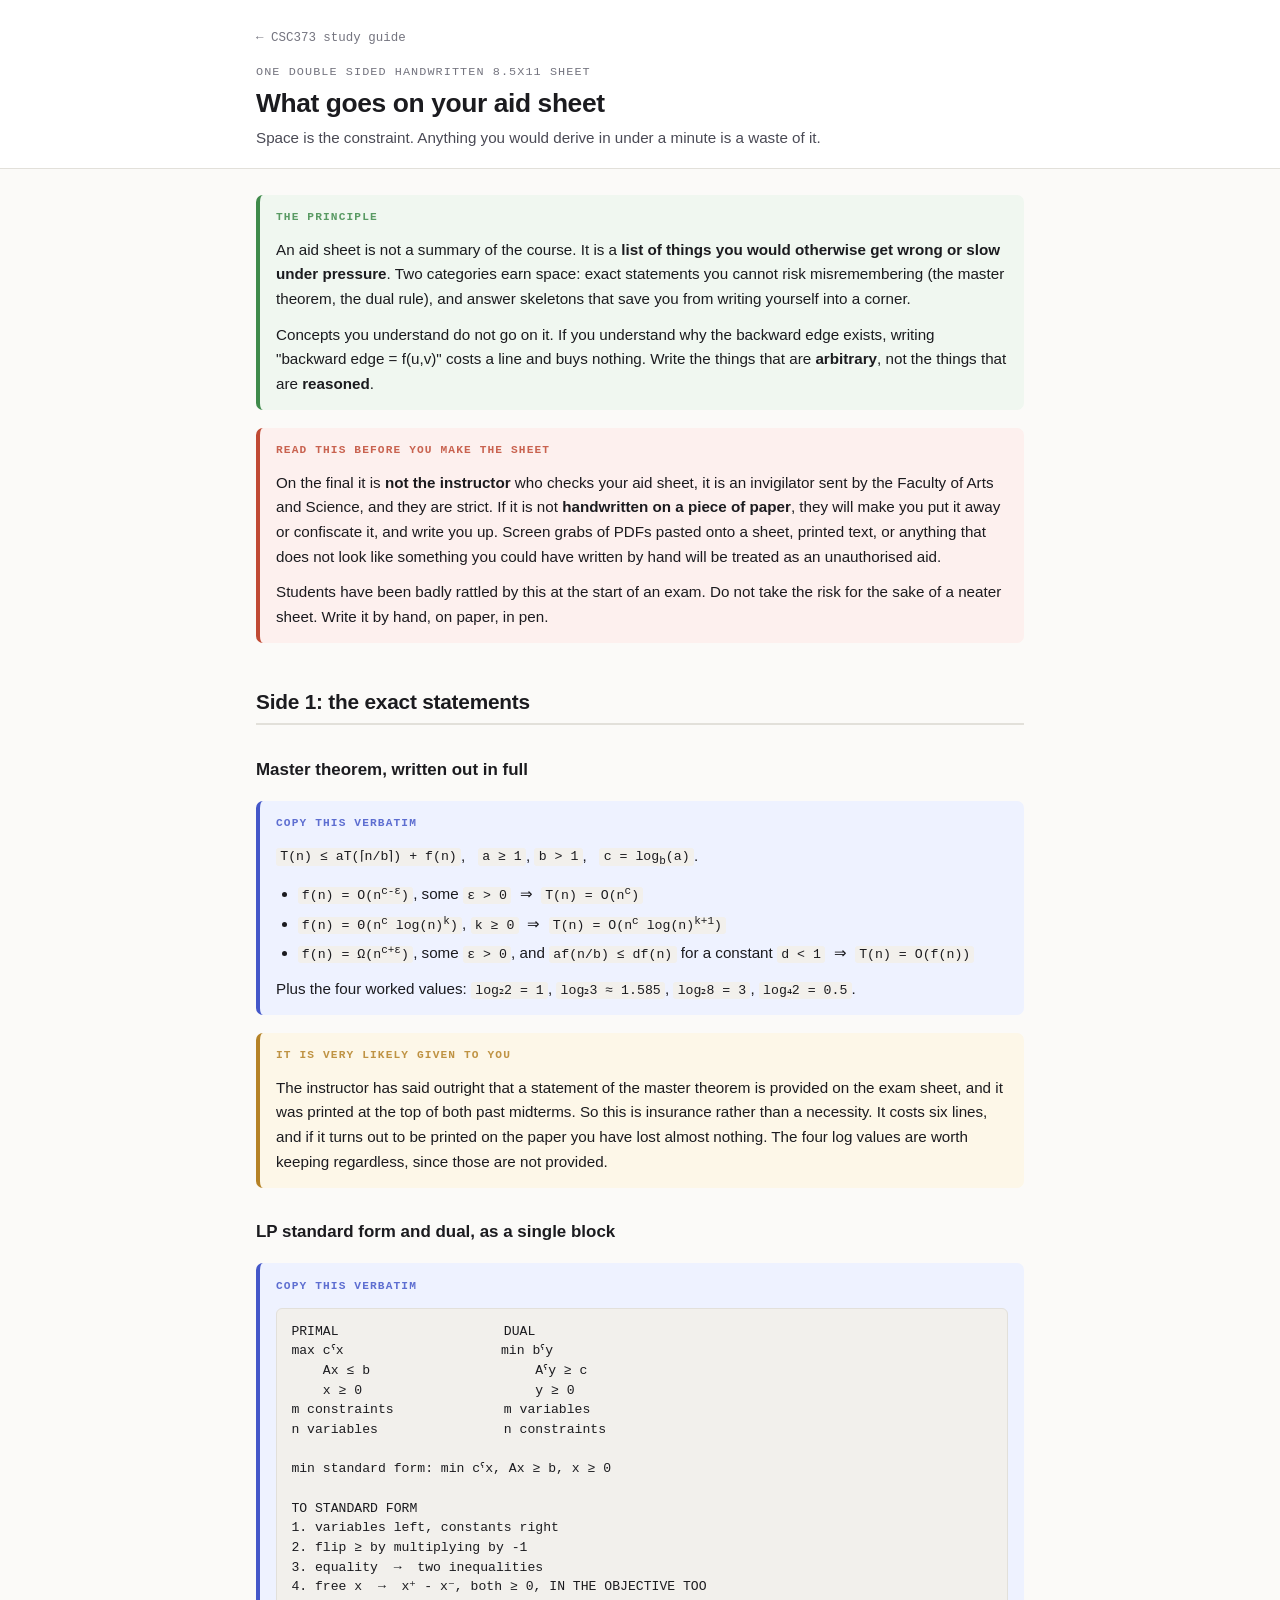
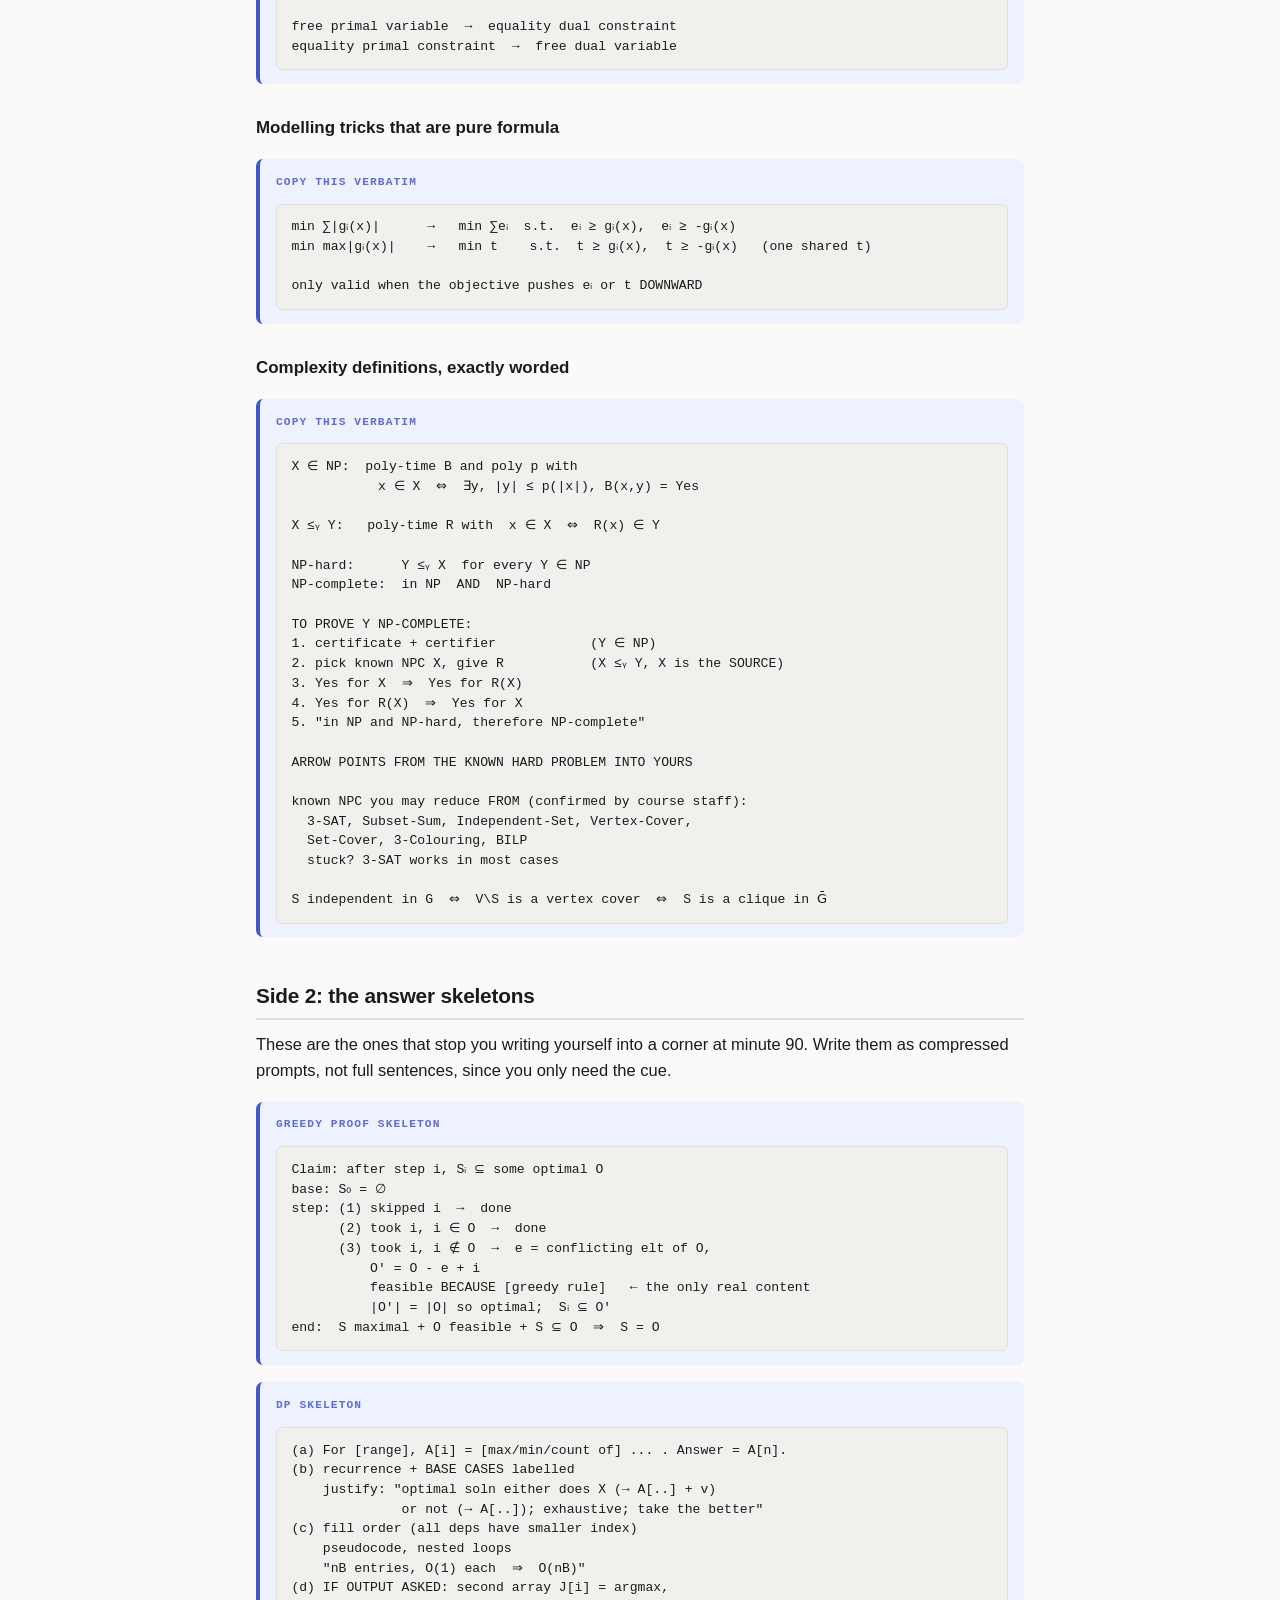
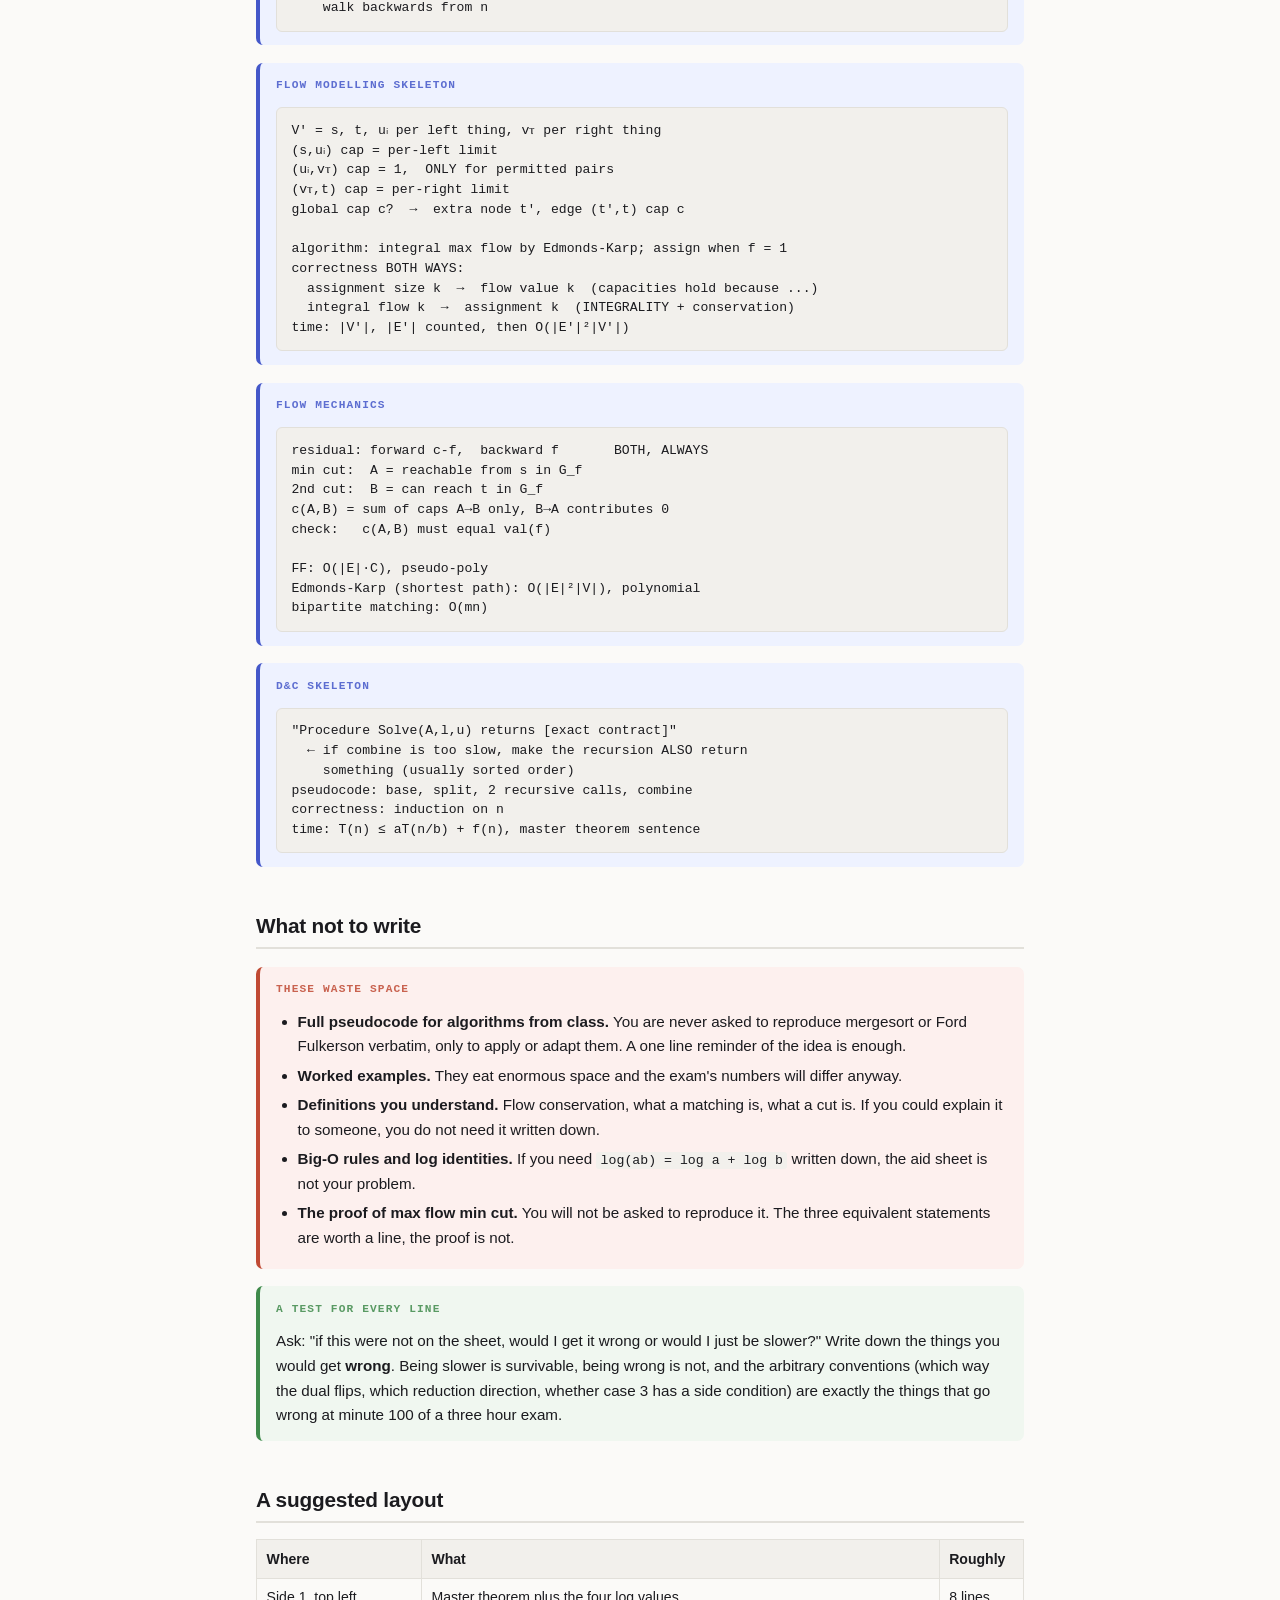
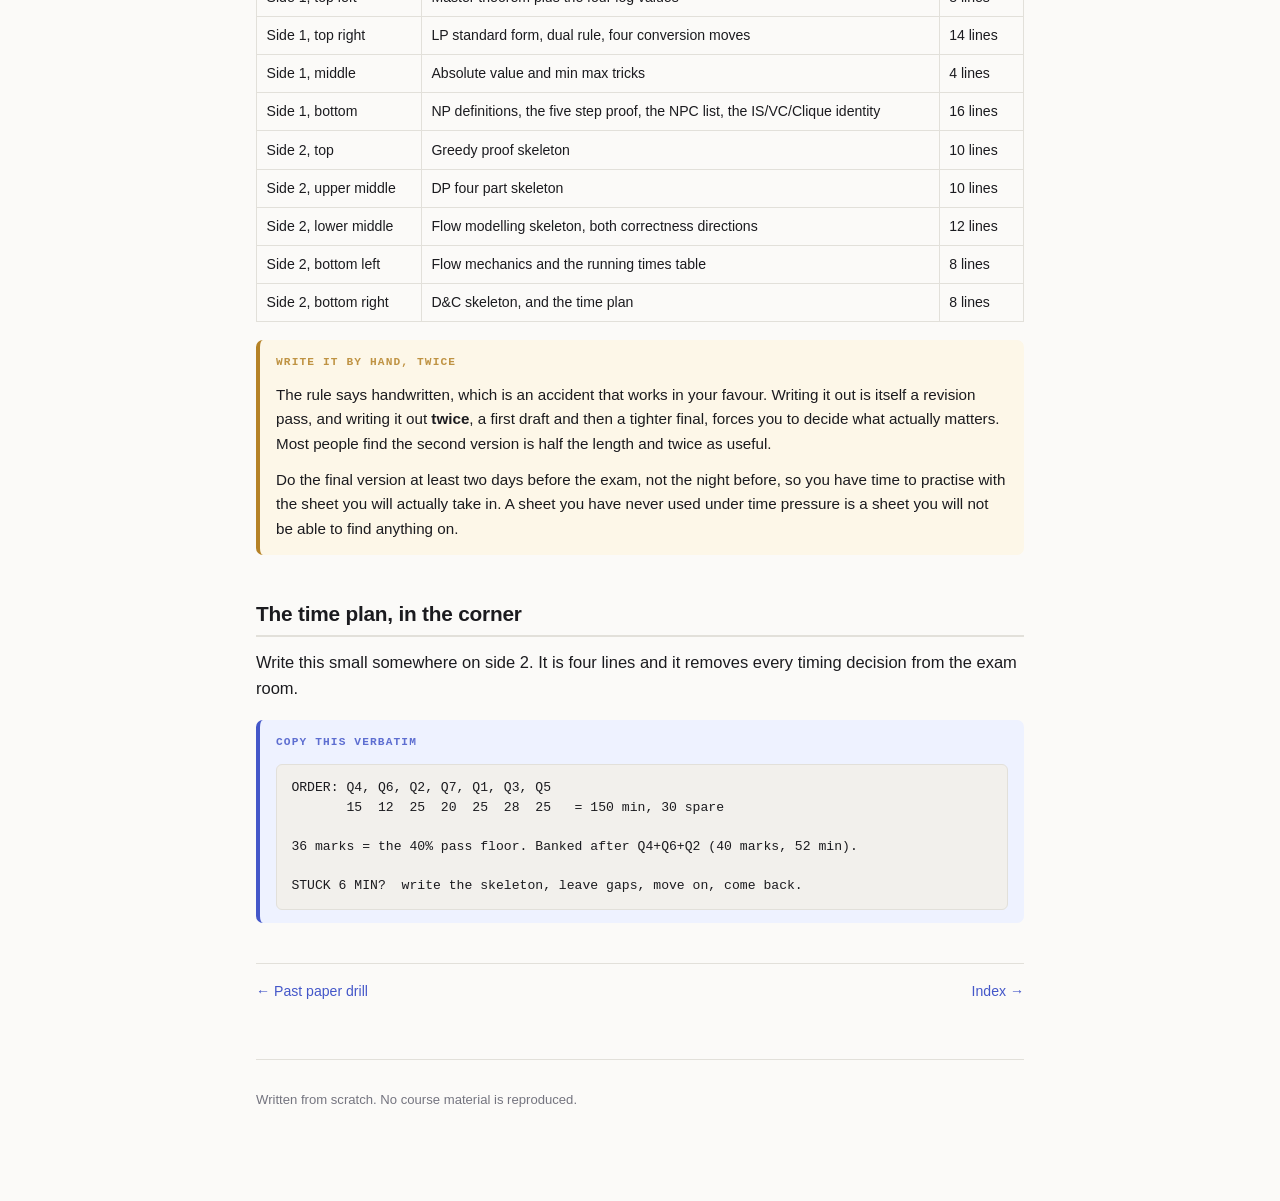
==== cheatsheet.html @ c73775c4 "CSC373 study guide: eleven pages covering the full syllabus Organised around the exam paper rather t" ====
<!doctype html>
<html lang="en">
<head>
<meta charset="utf-8">
<meta name="viewport" content="width=device-width, initial-scale=1">
<title>Aid Sheet Plan</title>
<link rel="stylesheet" href="style.css">
</head>
<body>

<header class="top">
  <div class="wrap">
    <a class="backlink" href="index.html">&larr; CSC373 study guide</a>
    <p class="kicker">One double sided handwritten 8.5x11 sheet</p>
    <h1>What goes on your aid sheet</h1>
    <p class="sub">Space is the constraint. Anything you would derive in under a minute is a waste of it.</p>
  </div>
</header>

<div class="wrap">

<div class="box why">
  <span class="label">The principle</span>
  <p>An aid sheet is not a summary of the course. It is a <b>list of things you would otherwise get
  wrong or slow under pressure</b>. Two categories earn space: exact statements you cannot risk
  misremembering (the master theorem, the dual rule), and answer skeletons that save you from writing
  yourself into a corner.</p>
  <p>Concepts you understand do not go on it. If you understand why the backward edge exists, writing
  "backward edge = f(u,v)" costs a line and buys nothing. Write the things that are <b>arbitrary</b>,
  not the things that are <b>reasoned</b>.</p>
</div>

<div class="box trap">
  <span class="label">Read this before you make the sheet</span>
  <p>On the final it is <b>not the instructor</b> who checks your aid sheet, it is an invigilator sent
  by the Faculty of Arts and Science, and they are strict. If it is not <b>handwritten on a piece of
  paper</b>, they will make you put it away or confiscate it, and write you up. Screen grabs of PDFs
  pasted onto a sheet, printed text, or anything that does not look like something you could have
  written by hand will be treated as an unauthorised aid.</p>
  <p>Students have been badly rattled by this at the start of an exam. Do not take the risk for the sake
  of a neater sheet. Write it by hand, on paper, in pen.</p>
</div>

<h2>Side 1: the exact statements</h2>

<h3>Master theorem, written out in full</h3>

<div class="box tpl">
  <span class="label">Copy this verbatim</span>
  <p><code>T(n) &le; aT(&lceil;n/b&rceil;) + f(n)</code>, &nbsp; <code>a &ge; 1</code>,
  <code>b &gt; 1</code>, &nbsp; <code>c = log<sub>b</sub>(a)</code>.</p>
  <ul>
    <li><code>f(n) = O(n<sup>c-&epsilon;</sup>)</code>, some <code>&epsilon; &gt; 0</code>
    &nbsp;&rArr;&nbsp; <code>T(n) = O(n<sup>c</sup>)</code></li>
    <li><code>f(n) = &Theta;(n<sup>c</sup> log(n)<sup>k</sup>)</code>, <code>k &ge; 0</code>
    &nbsp;&rArr;&nbsp; <code>T(n) = O(n<sup>c</sup> log(n)<sup>k+1</sup>)</code></li>
    <li><code>f(n) = &Omega;(n<sup>c+&epsilon;</sup>)</code>, some <code>&epsilon; &gt; 0</code>, and
    <code>af(n/b) &le; df(n)</code> for a constant <code>d &lt; 1</code>
    &nbsp;&rArr;&nbsp; <code>T(n) = O(f(n))</code></li>
  </ul>
  <p>Plus the four worked values: <code>log&#8322;2 = 1</code>, <code>log&#8322;3 &asymp; 1.585</code>,
  <code>log&#8322;8 = 3</code>, <code>log&#8324;2 = 0.5</code>.</p>
</div>

<div class="box note">
  <span class="label">It is very likely given to you</span>
  <p>The instructor has said outright that a statement of the master theorem is provided on the exam
  sheet, and it was printed at the top of both past midterms. So this is insurance rather than a
  necessity. It costs six lines, and if it turns out to be printed on the paper you have lost almost
  nothing. The four log values are worth keeping regardless, since those are not provided.</p>
</div>

<h3>LP standard form and dual, as a single block</h3>

<div class="box tpl">
  <span class="label">Copy this verbatim</span>
  <pre><code>PRIMAL                     DUAL
max c&#740;x                    min b&#740;y
    Ax &le; b                     A&#740;y &ge; c
    x &ge; 0                      y &ge; 0
m constraints              m variables
n variables                n constraints

min standard form: min c&#740;x, Ax &ge; b, x &ge; 0

TO STANDARD FORM
1. variables left, constants right
2. flip &ge; by multiplying by -1
3. equality  &rarr;  two inequalities
4. free x  &rarr;  x&#8314; - x&#8315;, both &ge; 0, IN THE OBJECTIVE TOO

free primal variable  &rarr;  equality dual constraint
equality primal constraint  &rarr;  free dual variable</code></pre>
</div>

<h3>Modelling tricks that are pure formula</h3>

<div class="box tpl">
  <span class="label">Copy this verbatim</span>
  <pre><code>min &sum;|g&#7522;(x)|      &rarr;   min &sum;e&#7522;  s.t.  e&#7522; &ge; g&#7522;(x),  e&#7522; &ge; -g&#7522;(x)
min max|g&#7522;(x)|    &rarr;   min t    s.t.  t &ge; g&#7522;(x),  t &ge; -g&#7522;(x)   (one shared t)

only valid when the objective pushes e&#7522; or t DOWNWARD</code></pre>
</div>

<h3>Complexity definitions, exactly worded</h3>

<div class="box tpl">
  <span class="label">Copy this verbatim</span>
  <pre><code>X &isin; NP:  poly-time B and poly p with
           x &isin; X  &hArr;  &exist;y, |y| &le; p(|x|), B(x,y) = Yes

X &le;&#7527; Y:   poly-time R with  x &isin; X  &hArr;  R(x) &isin; Y

NP-hard:      Y &le;&#7527; X  for every Y &isin; NP
NP-complete:  in NP  AND  NP-hard

TO PROVE Y NP-COMPLETE:
1. certificate + certifier            (Y &isin; NP)
2. pick known NPC X, give R           (X &le;&#7527; Y, X is the SOURCE)
3. Yes for X  &rArr;  Yes for R(X)
4. Yes for R(X)  &rArr;  Yes for X
5. "in NP and NP-hard, therefore NP-complete"

ARROW POINTS FROM THE KNOWN HARD PROBLEM INTO YOURS

known NPC you may reduce FROM (confirmed by course staff):
  3-SAT, Subset-Sum, Independent-Set, Vertex-Cover,
  Set-Cover, 3-Colouring, BILP
  stuck? 3-SAT works in most cases

S independent in G  &hArr;  V\S is a vertex cover  &hArr;  S is a clique in Ḡ</code></pre>
</div>

<h2>Side 2: the answer skeletons</h2>

<p>These are the ones that stop you writing yourself into a corner at minute 90. Write them as
compressed prompts, not full sentences, since you only need the cue.</p>

<div class="box tpl">
  <span class="label">Greedy proof skeleton</span>
  <pre><code>Claim: after step i, S&#7522; &sube; some optimal O
base: S&#8320; = &empty;
step: (1) skipped i  &rarr;  done
      (2) took i, i &isin; O  &rarr;  done
      (3) took i, i &notin; O  &rarr;  e = conflicting elt of O,
          O' = O - e + i
          feasible BECAUSE [greedy rule]   &larr; the only real content
          |O'| = |O| so optimal;  S&#7522; &sube; O'
end:  S maximal + O feasible + S &sube; O  &rArr;  S = O</code></pre>
</div>

<div class="box tpl">
  <span class="label">DP skeleton</span>
  <pre><code>(a) For [range], A[i] = [max/min/count of] ... . Answer = A[n].
(b) recurrence + BASE CASES labelled
    justify: "optimal soln either does X (&rarr; A[..] + v)
              or not (&rarr; A[..]); exhaustive; take the better"
(c) fill order (all deps have smaller index)
    pseudocode, nested loops
    "nB entries, O(1) each  &rArr;  O(nB)"
(d) IF OUTPUT ASKED: second array J[i] = argmax,
    walk backwards from n</code></pre>
</div>

<div class="box tpl">
  <span class="label">Flow modelling skeleton</span>
  <pre><code>V' = s, t, u&#7522; per left thing, v&#11431; per right thing
(s,u&#7522;) cap = per-left limit
(u&#7522;,v&#11431;) cap = 1,  ONLY for permitted pairs
(v&#11431;,t) cap = per-right limit
global cap c?  &rarr;  extra node t', edge (t',t) cap c

algorithm: integral max flow by Edmonds-Karp; assign when f = 1
correctness BOTH WAYS:
  assignment size k  &rarr;  flow value k  (capacities hold because ...)
  integral flow k  &rarr;  assignment k  (INTEGRALITY + conservation)
time: |V'|, |E'| counted, then O(|E'|²|V'|)</code></pre>
</div>

<div class="box tpl">
  <span class="label">Flow mechanics</span>
  <pre><code>residual: forward c-f,  backward f       BOTH, ALWAYS
min cut:  A = reachable from s in G_f
2nd cut:  B = can reach t in G_f
c(A,B) = sum of caps A&rarr;B only, B&rarr;A contributes 0
check:   c(A,B) must equal val(f)

FF: O(|E|·C), pseudo-poly
Edmonds-Karp (shortest path): O(|E|²|V|), polynomial
bipartite matching: O(mn)</code></pre>
</div>

<div class="box tpl">
  <span class="label">D&amp;C skeleton</span>
  <pre><code>"Procedure Solve(A,l,u) returns [exact contract]"
  &larr; if combine is too slow, make the recursion ALSO return
    something (usually sorted order)
pseudocode: base, split, 2 recursive calls, combine
correctness: induction on n
time: T(n) &le; aT(n/b) + f(n), master theorem sentence</code></pre>
</div>

<h2>What not to write</h2>

<div class="box trap">
  <span class="label">These waste space</span>
  <ul>
    <li><b>Full pseudocode for algorithms from class.</b> You are never asked to reproduce mergesort or
    Ford Fulkerson verbatim, only to apply or adapt them. A one line reminder of the idea is enough.</li>
    <li><b>Worked examples.</b> They eat enormous space and the exam's numbers will differ anyway.</li>
    <li><b>Definitions you understand.</b> Flow conservation, what a matching is, what a cut is. If you
    could explain it to someone, you do not need it written down.</li>
    <li><b>Big-O rules and log identities.</b> If you need <code>log(ab) = log a + log b</code> written
    down, the aid sheet is not your problem.</li>
    <li><b>The proof of max flow min cut.</b> You will not be asked to reproduce it. The three
    equivalent statements are worth a line, the proof is not.</li>
  </ul>
</div>

<div class="box why">
  <span class="label">A test for every line</span>
  <p>Ask: "if this were not on the sheet, would I get it wrong or would I just be slower?" Write down
  the things you would get <b>wrong</b>. Being slower is survivable, being wrong is not, and the
  arbitrary conventions (which way the dual flips, which reduction direction, whether case 3 has a side
  condition) are exactly the things that go wrong at minute 100 of a three hour exam.</p>
</div>

<h2>A suggested layout</h2>

<div class="scroll">
<table>
<thead><tr><th>Where</th><th>What</th><th>Roughly</th></tr></thead>
<tbody>
<tr><td>Side 1, top left</td><td>Master theorem plus the four log values</td><td>8 lines</td></tr>
<tr><td>Side 1, top right</td><td>LP standard form, dual rule, four conversion moves</td><td>14 lines</td></tr>
<tr><td>Side 1, middle</td><td>Absolute value and min max tricks</td><td>4 lines</td></tr>
<tr><td>Side 1, bottom</td><td>NP definitions, the five step proof, the NPC list, the IS/VC/Clique identity</td><td>16 lines</td></tr>
<tr><td>Side 2, top</td><td>Greedy proof skeleton</td><td>10 lines</td></tr>
<tr><td>Side 2, upper middle</td><td>DP four part skeleton</td><td>10 lines</td></tr>
<tr><td>Side 2, lower middle</td><td>Flow modelling skeleton, both correctness directions</td><td>12 lines</td></tr>
<tr><td>Side 2, bottom left</td><td>Flow mechanics and the running times table</td><td>8 lines</td></tr>
<tr><td>Side 2, bottom right</td><td>D&amp;C skeleton, and the time plan</td><td>8 lines</td></tr>
</tbody>
</table>
</div>

<div class="box note">
  <span class="label">Write it by hand, twice</span>
  <p>The rule says handwritten, which is an accident that works in your favour. Writing it out is
  itself a revision pass, and writing it out <b>twice</b>, a first draft and then a tighter final,
  forces you to decide what actually matters. Most people find the second version is half the length
  and twice as useful.</p>
  <p>Do the final version at least two days before the exam, not the night before, so you have time to
  practise with the sheet you will actually take in. A sheet you have never used under time pressure is
  a sheet you will not be able to find anything on.</p>
</div>

<h2>The time plan, in the corner</h2>

<p>Write this small somewhere on side 2. It is four lines and it removes every timing decision from the
exam room.</p>

<div class="box tpl">
  <span class="label">Copy this verbatim</span>
  <pre><code>ORDER: Q4, Q6, Q2, Q7, Q1, Q3, Q5
       15  12  25  20  25  28  25   = 150 min, 30 spare

36 marks = the 40% pass floor. Banked after Q4+Q6+Q2 (40 marks, 52 min).

STUCK 6 MIN?  write the skeleton, leave gaps, move on, come back.</code></pre>
</div>

<div class="pagenav">
  <a href="drill.html">&larr; Past paper drill</a>
  <a href="index.html">Index &rarr;</a>
</div>

<footer class="bot">
  <p>Written from scratch. No course material is reproduced.</p>
</footer>

</div>
</body>
</html>
---- style.css ----
/* CSC373 study site. Mobile first, 360px design target. */

:root {
  --bg: #fbfaf8;
  --bg2: #ffffff;
  --ink: #1b1b1f;
  --ink2: #4a4a55;
  --ink3: #74747f;
  --line: #e2e0da;
  --line2: #cfccc3;
  --code-bg: #f2f0ec;
  --accent: #4457c9;

  --tpl-bg: #eef2ff;
  --tpl-line: #4457c9;
  --why-bg: #f0f7f0;
  --why-line: #3f8a4b;
  --trap-bg: #fdf0ee;
  --trap-line: #c04a34;
  --note-bg: #fdf7e8;
  --note-line: #b58227;

  --dc: #7048c4;
  --gr: #b5761c;
  --dp: #2765c0;
  --fl: #12807c;
  --fa: #3f8a4b;
  --lp: #c06a1f;
  --cx: #bc3f5c;

  --mono: ui-monospace, "SFMono-Regular", "Cascadia Mono", "Consolas", "Liberation Mono", monospace;
  --sans: -apple-system, BlinkMacSystemFont, "Segoe UI", Roboto, "Helvetica Neue", Arial, sans-serif;
}

@media (prefers-color-scheme: dark) {
  :root {
    --bg: #16161a;
    --bg2: #1d1d22;
    --ink: #eceaf3;
    --ink2: #bcbac6;
    --ink3: #8e8c99;
    --line: #32323a;
    --line2: #45454f;
    --code-bg: #24242b;
    --accent: #92a2ff;

    --tpl-bg: #1e2140;
    --tpl-line: #7f8df0;
    --why-bg: #16281c;
    --why-line: #5fb06d;
    --trap-bg: #2e1a19;
    --trap-line: #e07a63;
    --note-bg: #2a2415;
    --note-line: #d3a44a;

    --dc: #a888f0;
    --gr: #e0aa4e;
    --dp: #6fa2ee;
    --fl: #47bab4;
    --fa: #6fc07d;
    --lp: #e79b52;
    --cx: #ef7f97;
  }
}

* { box-sizing: border-box; }

html { -webkit-text-size-adjust: 100%; }

body {
  margin: 0;
  background: var(--bg);
  color: var(--ink);
  font-family: var(--sans);
  font-size: 16.5px;
  line-height: 1.62;
  padding: 0 0 5rem;
}

.wrap { max-width: 50rem; margin: 0 auto; padding: 0 1rem; }

/* ---------- masthead ---------- */

header.top {
  border-bottom: 1px solid var(--line);
  background: var(--bg2);
  padding: 1.4rem 0 1.1rem;
  margin-bottom: 1.6rem;
}
header.top .kicker {
  font-family: var(--mono);
  font-size: .74rem;
  letter-spacing: .09em;
  text-transform: uppercase;
  color: var(--ink3);
  margin: 0 0 .35rem;
}
header.top h1 { font-size: 1.65rem; line-height: 1.2; margin: 0 0 .4rem; letter-spacing: -.015em; }
header.top p.sub { margin: 0; color: var(--ink2); font-size: .95rem; }

a { color: var(--accent); text-decoration-thickness: 1px; text-underline-offset: 2px; }
a:hover { text-decoration-thickness: 2px; }

.backlink {
  display: inline-block;
  font-family: var(--mono);
  font-size: .78rem;
  color: var(--ink3);
  text-decoration: none;
  margin-bottom: .9rem;
}
.backlink:hover { color: var(--accent); }

h2 {
  font-size: 1.3rem;
  margin: 2.6rem 0 .7rem;
  padding-bottom: .3rem;
  border-bottom: 2px solid var(--line);
  letter-spacing: -.01em;
}
h3 { font-size: 1.06rem; margin: 1.9rem 0 .5rem; }
h4 { font-size: .95rem; margin: 1.3rem 0 .4rem; color: var(--ink2); }

p { margin: .7rem 0; }
ul, ol { padding-left: 1.35rem; margin: .7rem 0; }
li { margin: .3rem 0; }

code {
  font-family: var(--mono);
  font-size: .87em;
  background: var(--code-bg);
  padding: .09em .32em;
  border-radius: 3px;
  direction: ltr;
  unicode-bidi: isolate;
}
pre {
  font-family: var(--mono);
  font-size: .82rem;
  line-height: 1.5;
  background: var(--code-bg);
  border: 1px solid var(--line);
  border-radius: 6px;
  padding: .8rem .9rem;
  overflow-x: auto;
  margin: .8rem 0;
  direction: ltr;
  unicode-bidi: isolate;
}
pre code { background: none; padding: 0; font-size: 1em; }

/* ---------- the four box types ---------- */

.box {
  border-radius: 7px;
  padding: .85rem 1rem;
  margin: 1.1rem 0;
  border-inline-start: 4px solid;
  font-size: .95rem;
}
.box > :first-child { margin-top: 0; }
.box > :last-child { margin-bottom: 0; }
.box .label {
  display: block;
  font-family: var(--mono);
  font-size: .7rem;
  letter-spacing: .1em;
  text-transform: uppercase;
  font-weight: 700;
  margin-bottom: .45rem;
  opacity: .85;
}

/* TPL: the layer you must be able to reproduce from memory in the exam room. */
.tpl { background: var(--tpl-bg); border-color: var(--tpl-line); }
.tpl .label { color: var(--tpl-line); }

.why { background: var(--why-bg); border-color: var(--why-line); }
.why .label { color: var(--why-line); }

.trap { background: var(--trap-bg); border-color: var(--trap-line); }
.trap .label { color: var(--trap-line); }

.note { background: var(--note-bg); border-color: var(--note-line); }
.note .label { color: var(--note-line); }

/* ---------- tables ---------- */

.scroll { overflow-x: auto; margin: 1rem 0; -webkit-overflow-scrolling: touch; }
table { border-collapse: collapse; width: 100%; font-size: .88rem; min-width: 22rem; }
th, td {
  border: 1px solid var(--line);
  padding: .45rem .6rem;
  text-align: start;
  vertical-align: top;
  color: var(--ink);
}
th { background: var(--code-bg); font-weight: 600; }
td.num, th.num { text-align: center; white-space: nowrap; }

/* ---------- animation shell ---------- */

.anim {
  border: 1px solid var(--line2);
  border-radius: 8px;
  background: var(--bg2);
  padding: .8rem;
  margin: 1.3rem 0;
}
.anim h4 {
  margin: 0 0 .1rem;
  font-family: var(--mono);
  font-size: .72rem;
  letter-spacing: .08em;
  text-transform: uppercase;
  color: var(--ink3);
}
.anim .cap { font-size: .85rem; color: var(--ink2); margin: .1rem 0 .7rem; }
.anim svg {
  display: block;
  width: 100%;
  /* Below this the labels stop being legible, so scroll the stage instead of shrinking. */
  min-width: 480px;
  height: auto;
  touch-action: manipulation;
}
.stage { overflow-x: auto; -webkit-overflow-scrolling: touch; }

.ctrls { display: flex; flex-wrap: wrap; gap: .4rem; margin-top: .7rem; align-items: center; }
button {
  font-family: var(--sans);
  font-size: .84rem;
  padding: .42rem .8rem;
  min-height: 38px;
  border: 1px solid var(--line2);
  border-radius: 6px;
  background: var(--bg);
  color: var(--ink);
  cursor: pointer;
}
button:hover { border-color: var(--accent); color: var(--accent); }
button:disabled { opacity: .4; cursor: default; }
button:disabled:hover { border-color: var(--line2); color: var(--ink); }
button.primary { background: var(--accent); color: #fff; border-color: var(--accent); }
button.primary:hover { opacity: .88; color: #fff; }

.readout {
  font-family: var(--mono);
  font-size: .8rem;
  line-height: 1.5;
  background: var(--code-bg);
  border-radius: 5px;
  padding: .5rem .65rem;
  margin-top: .65rem;
  min-height: 3.4rem;
  color: var(--ink2);
  direction: ltr;
  unicode-bidi: isolate;
}
.readout b { color: var(--ink); }

.slider { display: flex; align-items: center; gap: .5rem; font-family: var(--mono); font-size: .8rem; }
.slider input[type=range] { flex: 1; min-width: 5rem; height: 38px; }

/* svg helpers */
.svg-lbl { font-family: var(--mono); font-size: 11px; fill: var(--ink2); }
.svg-lbl-b { font-family: var(--mono); font-size: 11px; fill: var(--ink); font-weight: 700; }
.svg-node { fill: var(--bg2); stroke: var(--ink2); stroke-width: 1.6; }
.svg-edge { stroke: var(--line2); stroke-width: 1.8; fill: none; }

/* ---------- index cards ---------- */

.cards { display: grid; gap: .75rem; margin: 1.2rem 0; }
@media (min-width: 34rem) { .cards { grid-template-columns: 1fr 1fr; } }

.card {
  display: block;
  border: 1px solid var(--line);
  border-inline-start: 4px solid var(--c, var(--accent));
  border-radius: 7px;
  background: var(--bg2);
  padding: .8rem .9rem;
  text-decoration: none;
  color: var(--ink);
}
.card:hover { border-color: var(--c, var(--accent)); }
.card .n {
  font-family: var(--mono);
  font-size: .68rem;
  letter-spacing: .1em;
  text-transform: uppercase;
  color: var(--c, var(--accent));
  font-weight: 700;
}
.card .t { font-weight: 650; margin: .18rem 0 .22rem; font-size: 1.02rem; }
.card .d { font-size: .85rem; color: var(--ink2); line-height: 1.45; }

/* ---------- misc ---------- */

.q { font-family: var(--mono); font-size: .78rem; color: var(--ink3); }
.marks {
  display: inline-block;
  font-family: var(--mono);
  font-size: .72rem;
  padding: .1rem .4rem;
  border-radius: 4px;
  background: var(--code-bg);
  border: 1px solid var(--line);
  color: var(--ink2);
  white-space: nowrap;
}

details {
  border: 1px solid var(--line);
  border-radius: 7px;
  padding: .6rem .85rem;
  margin: .9rem 0;
  background: var(--bg2);
}
details[open] { padding-bottom: .85rem; }
summary { cursor: pointer; font-weight: 600; font-size: .95rem; }
summary::marker { color: var(--ink3); }
details > :nth-child(2) { margin-top: .7rem; }

footer.bot {
  margin-top: 3.5rem;
  padding-top: 1.1rem;
  border-top: 1px solid var(--line);
  font-size: .82rem;
  color: var(--ink3);
}
footer.bot a { color: var(--ink3); }

hr { border: 0; border-top: 1px solid var(--line); margin: 2rem 0; }

.pagenav {
  display: flex;
  justify-content: space-between;
  gap: 1rem;
  margin-top: 2.5rem;
  padding-top: 1rem;
  border-top: 1px solid var(--line);
  font-size: .88rem;
}
.pagenav a { text-decoration: none; }
.pagenav span { color: var(--ink3); }

.toc {
  background: var(--bg2);
  border: 1px solid var(--line);
  border-radius: 7px;
  padding: .7rem 1rem .8rem;
  margin: 1.2rem 0 1.6rem;
  font-size: .9rem;
}
.toc p { margin: 0 0 .35rem; font-family: var(--mono); font-size: .7rem; letter-spacing: .1em; text-transform: uppercase; color: var(--ink3); }
.toc ul { margin: 0; padding-left: 1.1rem; }
.toc li { margin: .16rem 0; }
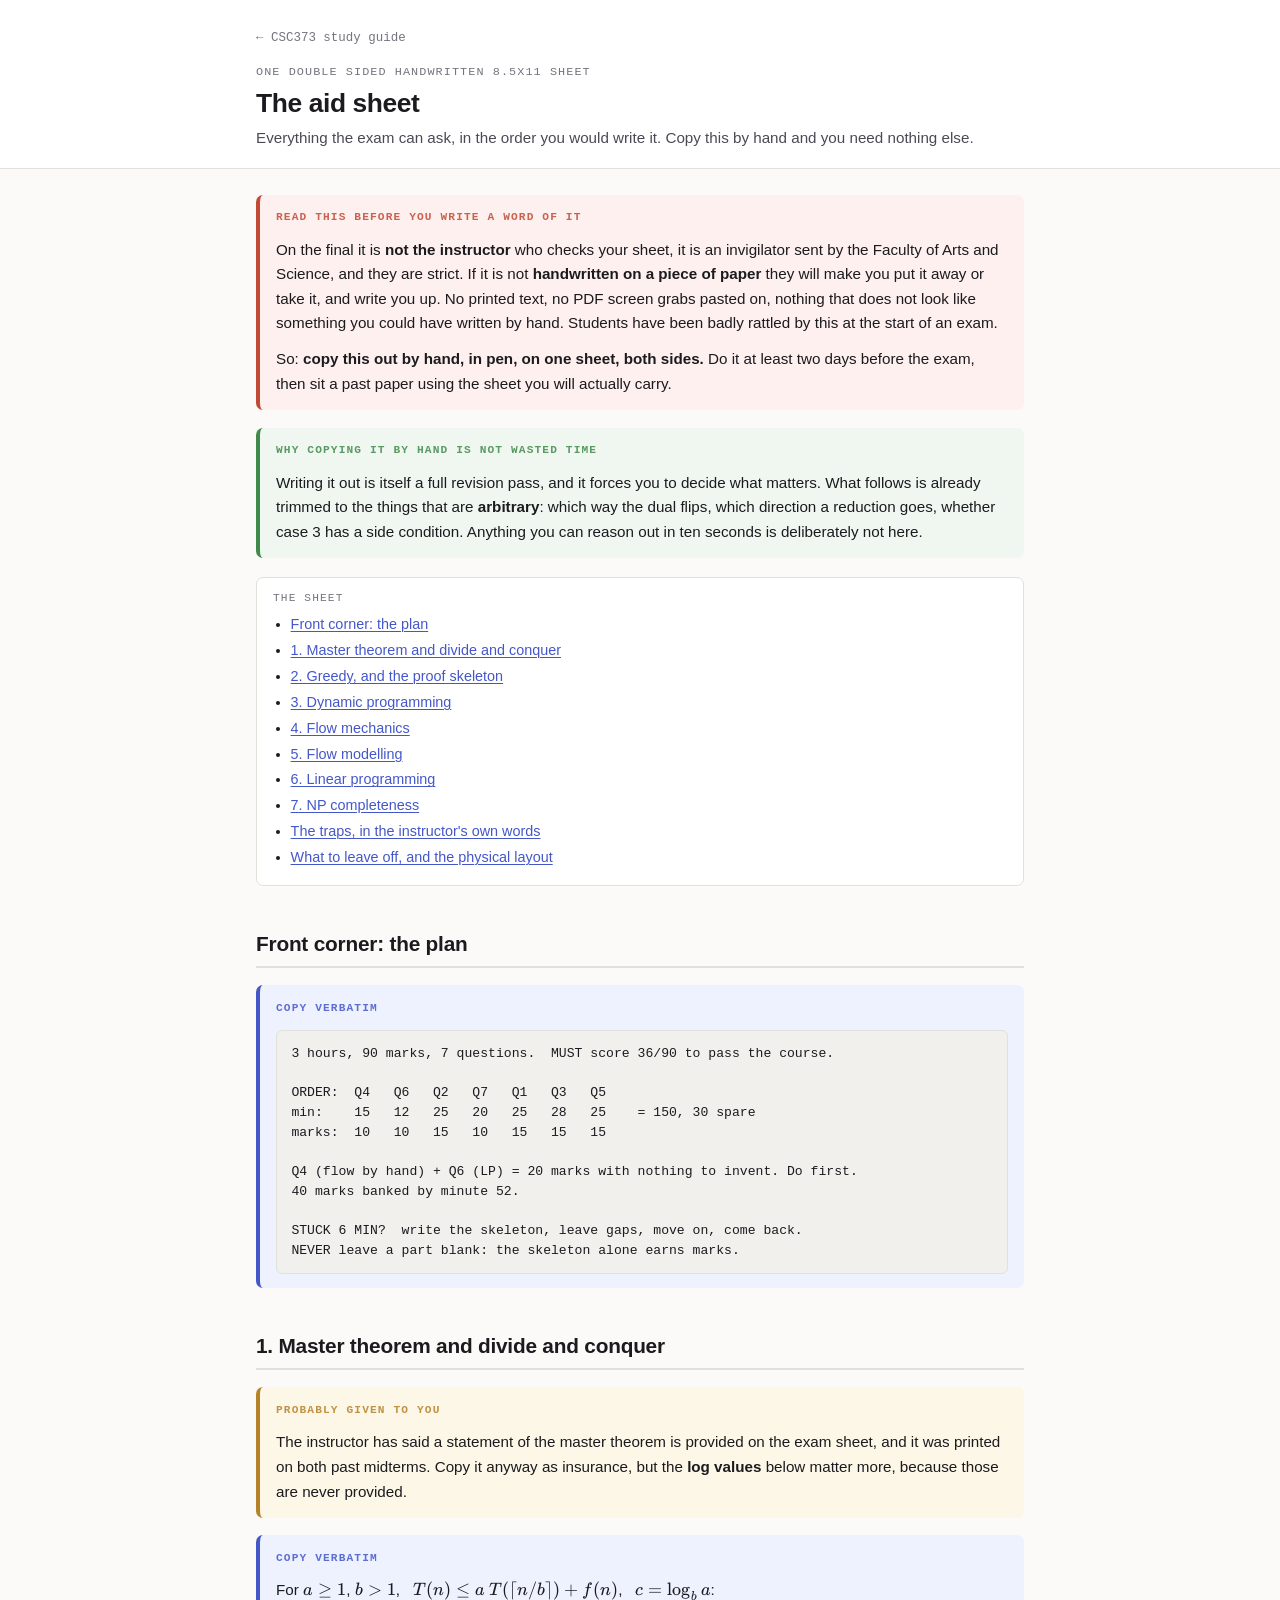
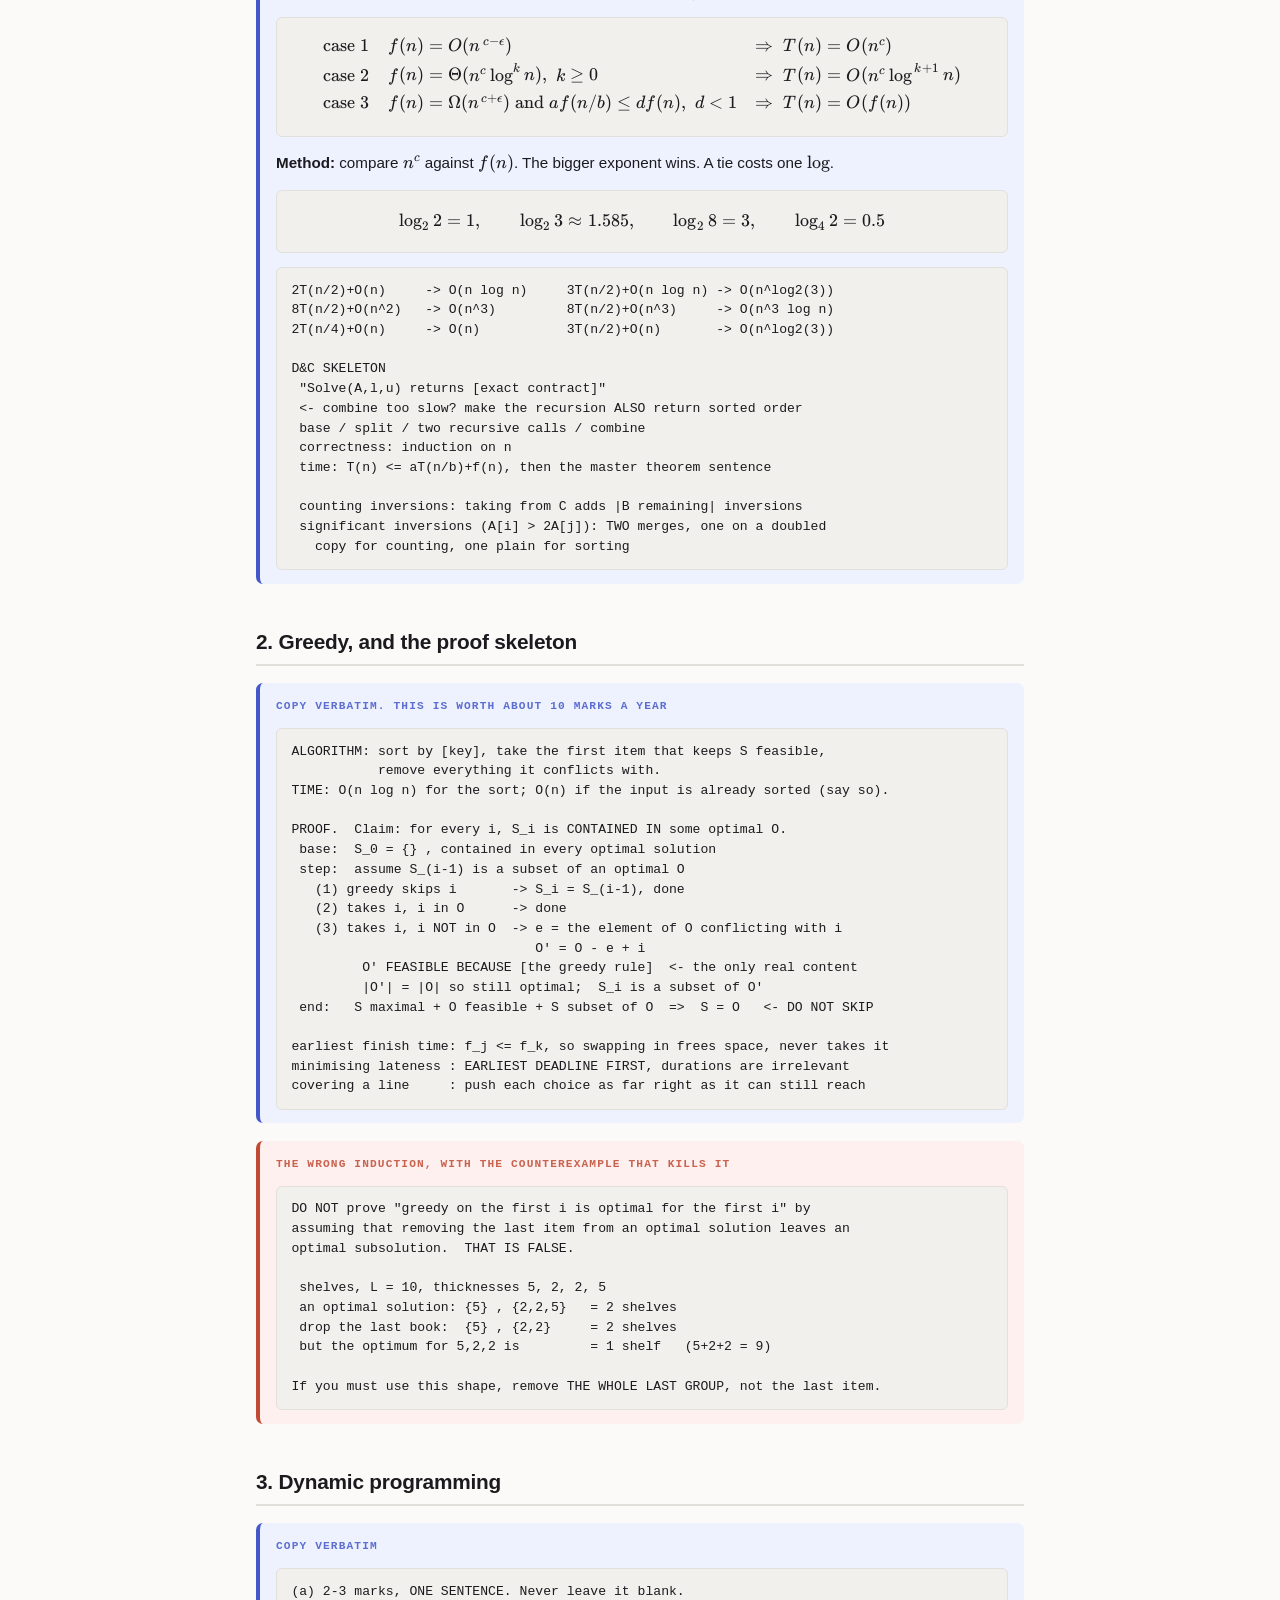
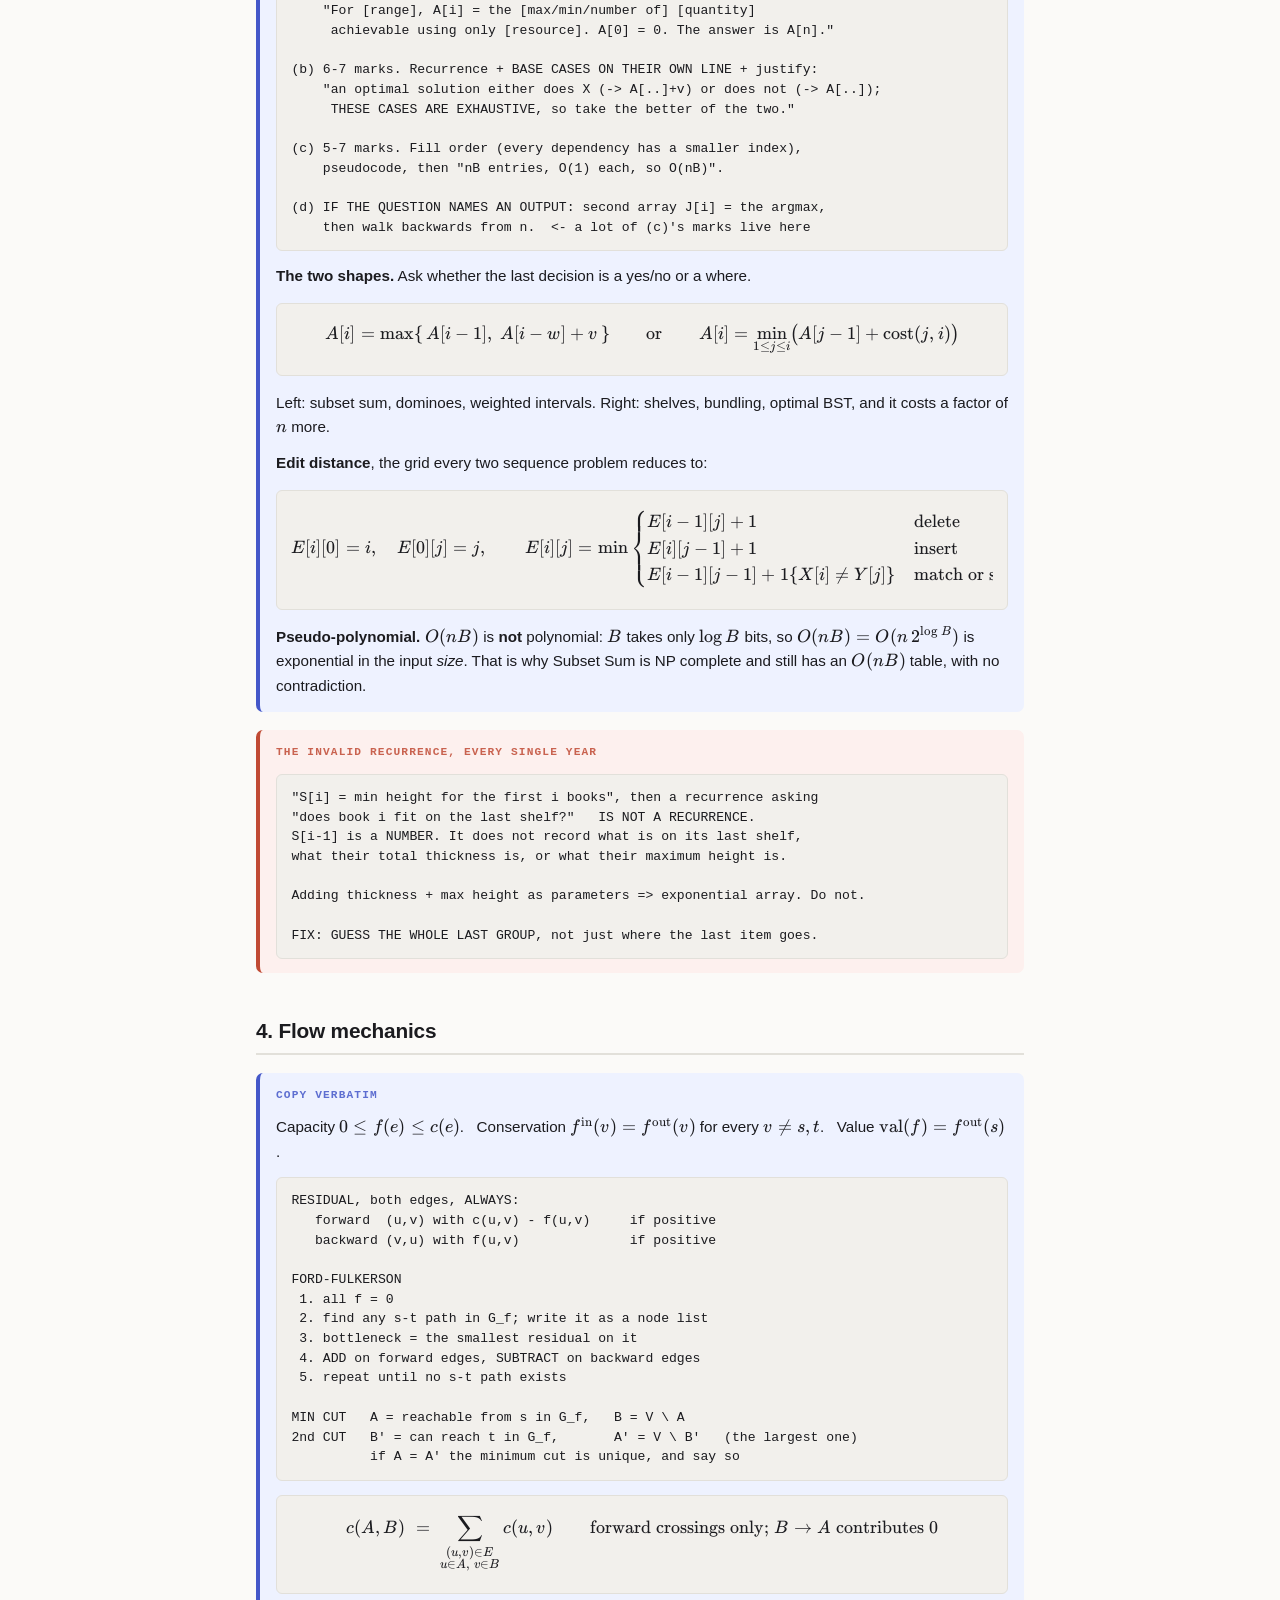
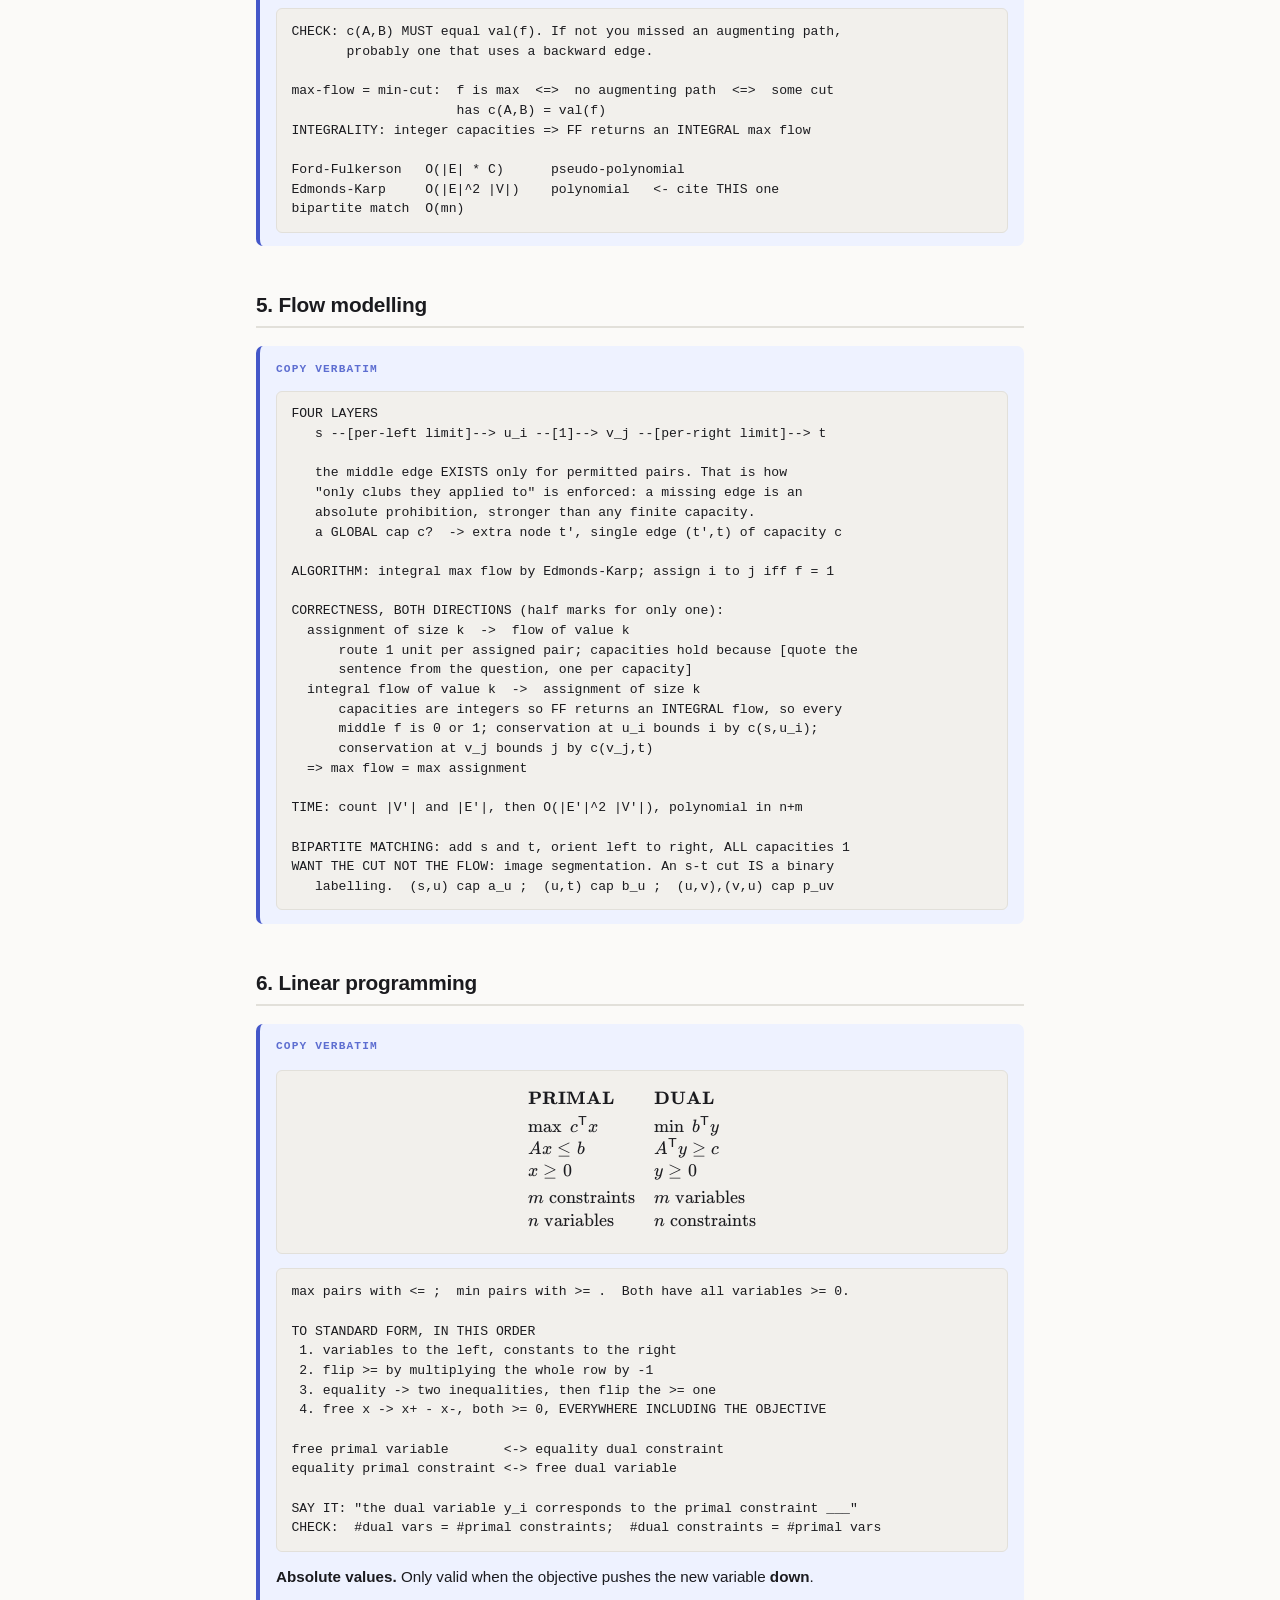
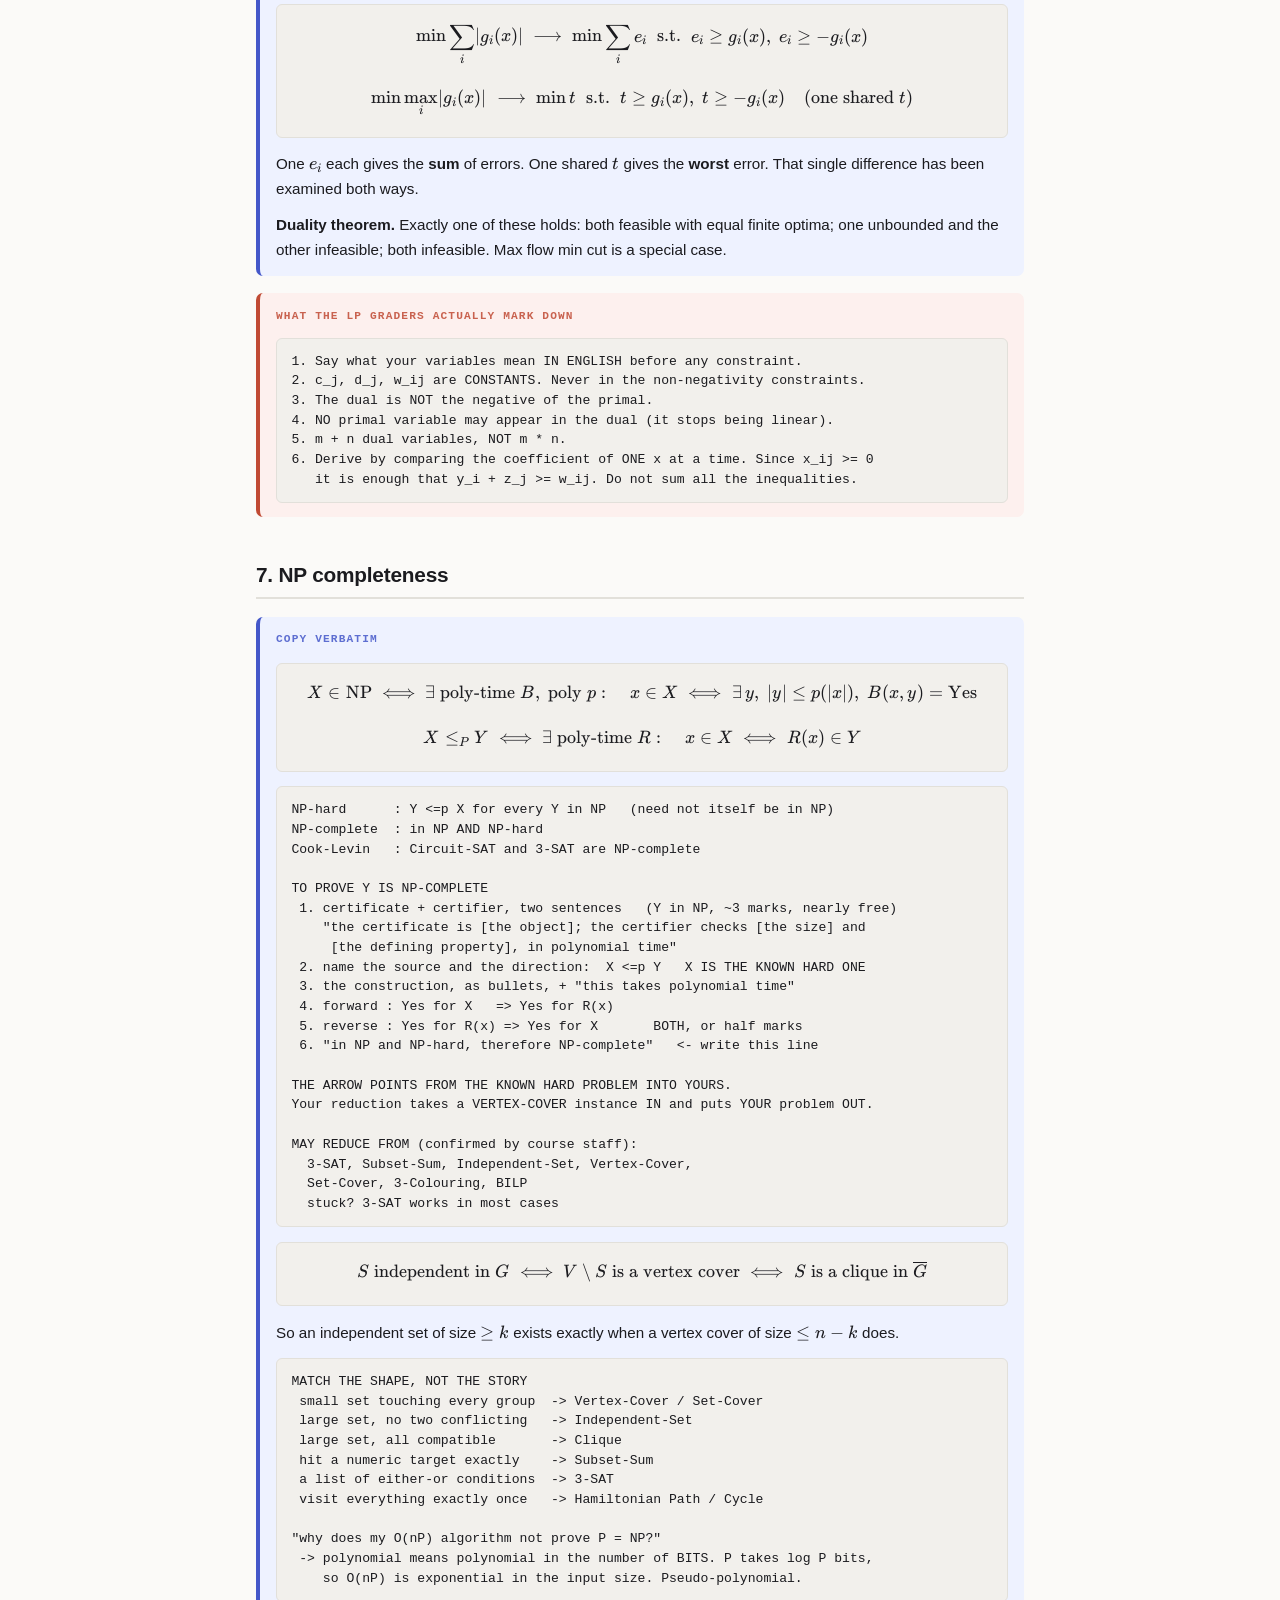
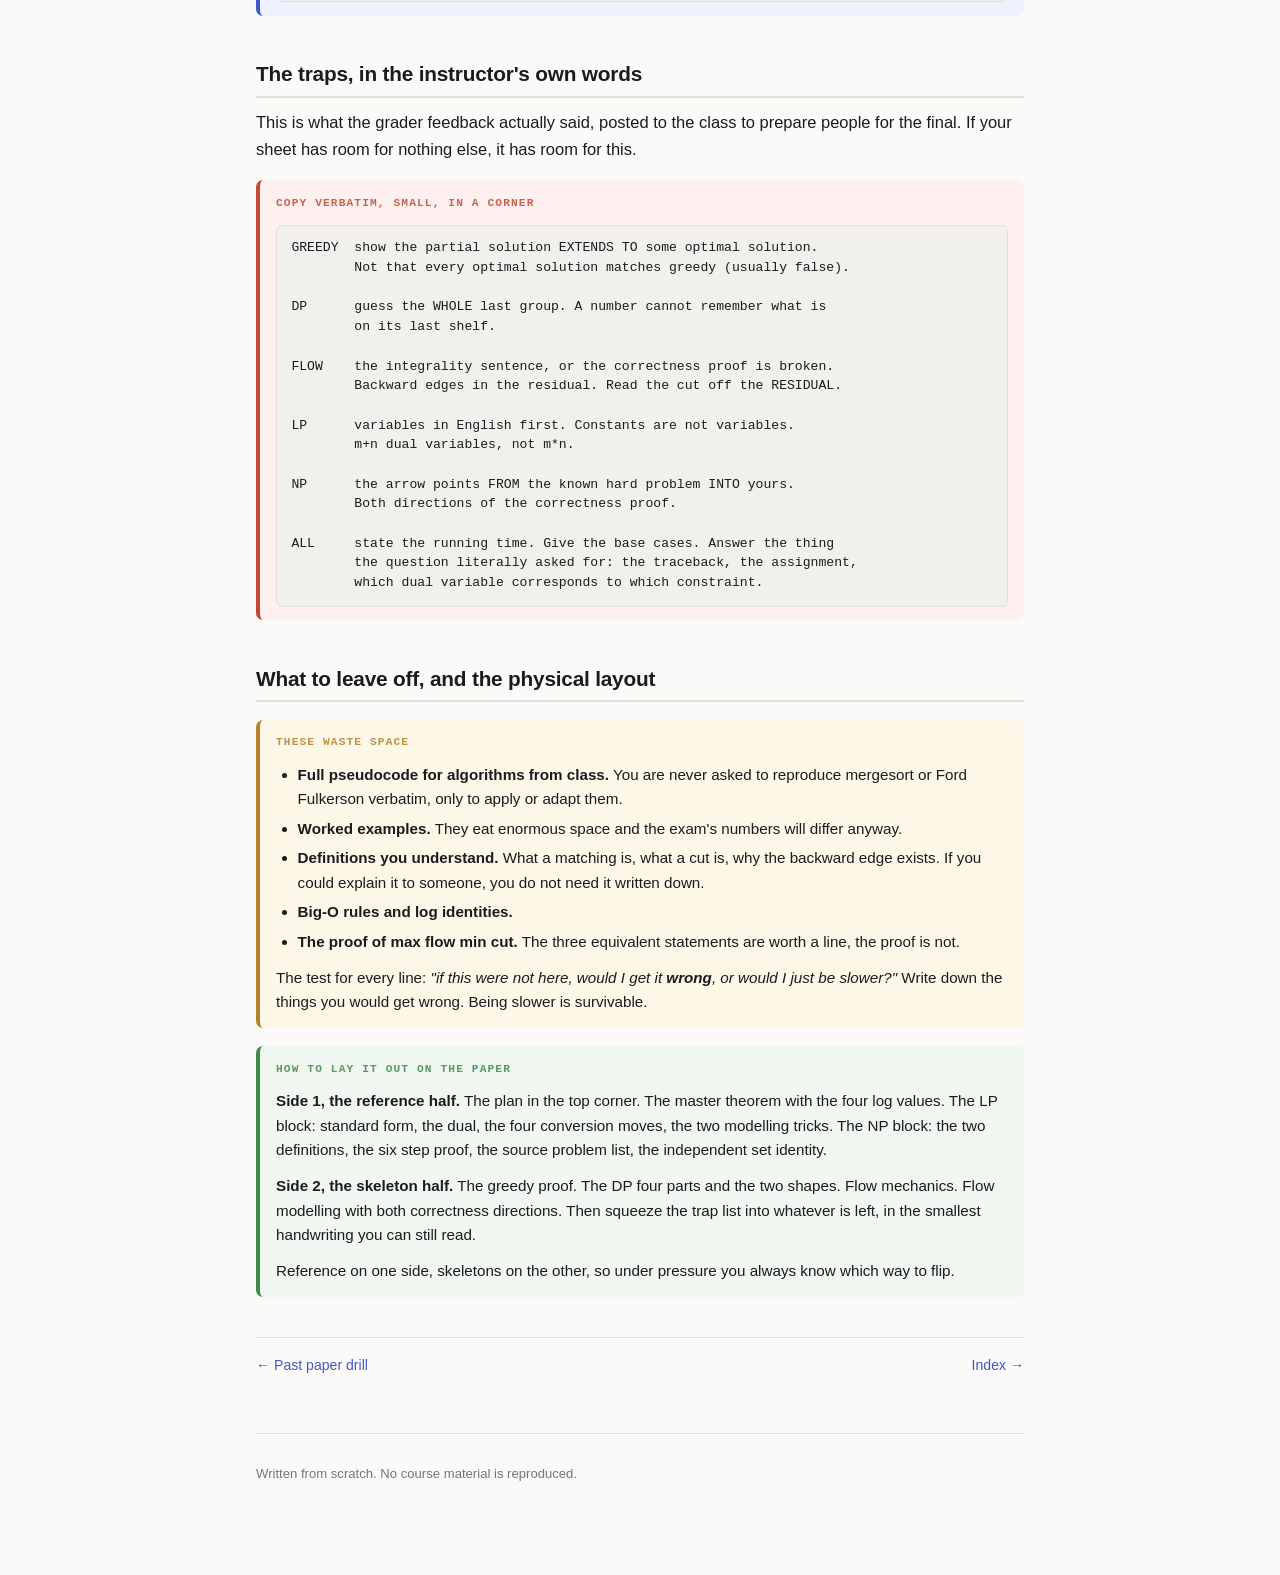
==== commit 55258dda: "Typeset the maths with KaTeX, and make the aid sheet complete Vendor KaTeX 0.16.11 (no CDN, works of" ====
--- a/cheatsheet.html
+++ b/cheatsheet.html
@@ -3,8 +3,9 @@
 <head>
 <meta charset="utf-8">
 <meta name="viewport" content="width=device-width, initial-scale=1">
-<title>Aid Sheet Plan</title>
+<title>The Aid Sheet</title>
 <link rel="stylesheet" href="style.css">
+<link rel="stylesheet" href="katex/katex.min.css">
 </head>
 <body>
 
@@ -12,263 +13,425 @@
   <div class="wrap">
     <a class="backlink" href="index.html">&larr; CSC373 study guide</a>
     <p class="kicker">One double sided handwritten 8.5x11 sheet</p>
-    <h1>What goes on your aid sheet</h1>
-    <p class="sub">Space is the constraint. Anything you would derive in under a minute is a waste of it.</p>
+    <h1>The aid sheet</h1>
+    <p class="sub">Everything the exam can ask, in the order you would write it. Copy this by hand and you need nothing else.</p>
   </div>
 </header>
 
 <div class="wrap">
 
+<div class="box trap">
+  <span class="label">Read this before you write a word of it</span>
+  <p>On the final it is <b>not the instructor</b> who checks your sheet, it is an invigilator sent by
+  the Faculty of Arts and Science, and they are strict. If it is not <b>handwritten on a piece of
+  paper</b> they will make you put it away or take it, and write you up. No printed text, no PDF screen
+  grabs pasted on, nothing that does not look like something you could have written by hand. Students
+  have been badly rattled by this at the start of an exam.</p>
+  <p>So: <b>copy this out by hand, in pen, on one sheet, both sides.</b> Do it at least two days before
+  the exam, then sit a past paper using the sheet you will actually carry.</p>
+</div>
+
 <div class="box why">
-  <span class="label">The principle</span>
-  <p>An aid sheet is not a summary of the course. It is a <b>list of things you would otherwise get
-  wrong or slow under pressure</b>. Two categories earn space: exact statements you cannot risk
-  misremembering (the master theorem, the dual rule), and answer skeletons that save you from writing
-  yourself into a corner.</p>
-  <p>Concepts you understand do not go on it. If you understand why the backward edge exists, writing
-  "backward edge = f(u,v)" costs a line and buys nothing. Write the things that are <b>arbitrary</b>,
-  not the things that are <b>reasoned</b>.</p>
+  <span class="label">Why copying it by hand is not wasted time</span>
+  <p>Writing it out is itself a full revision pass, and it forces you to decide what matters. What
+  follows is already trimmed to the things that are <b>arbitrary</b>: which way the dual flips, which
+  direction a reduction goes, whether case 3 has a side condition. Anything you can reason out in ten
+  seconds is deliberately not here.</p>
+</div>
+
+<div class="toc">
+  <p>The sheet</p>
+  <ul>
+    <li><a href="#strategy">Front corner: the plan</a></li>
+    <li><a href="#master">1. Master theorem and divide and conquer</a></li>
+    <li><a href="#greedy">2. Greedy, and the proof skeleton</a></li>
+    <li><a href="#dp">3. Dynamic programming</a></li>
+    <li><a href="#flow">4. Flow mechanics</a></li>
+    <li><a href="#model">5. Flow modelling</a></li>
+    <li><a href="#lp">6. Linear programming</a></li>
+    <li><a href="#np">7. NP completeness</a></li>
+    <li><a href="#traps">The traps, in the instructor's own words</a></li>
+    <li><a href="#not">What to leave off, and the physical layout</a></li>
+  </ul>
+</div>
+
+<h2 id="strategy">Front corner: the plan</h2>
+
+<div class="box tpl">
+  <span class="label">Copy verbatim</span>
+  <pre><code>3 hours, 90 marks, 7 questions.  MUST score 36/90 to pass the course.
+
+ORDER:  Q4   Q6   Q2   Q7   Q1   Q3   Q5
+min:    15   12   25   20   25   28   25    = 150, 30 spare
+marks:  10   10   15   10   15   15   15
+
+Q4 (flow by hand) + Q6 (LP) = 20 marks with nothing to invent. Do first.
+40 marks banked by minute 52.
+
+STUCK 6 MIN?  write the skeleton, leave gaps, move on, come back.
+NEVER leave a part blank: the skeleton alone earns marks.</code></pre>
+</div>
+
+<h2 id="master">1. Master theorem and divide and conquer</h2>
+
+<div class="box note">
+  <span class="label">Probably given to you</span>
+  <p>The instructor has said a statement of the master theorem is provided on the exam sheet, and it
+  was printed on both past midterms. Copy it anyway as insurance, but the <b>log values</b> below
+  matter more, because those are never provided.</p>
+</div>
+
+<div class="box tpl">
+  <span class="label">Copy verbatim</span>
+  <p>For $a \ge 1$, $b > 1$, &nbsp; $T(n) \le a\,T(\lceil n/b \rceil) + f(n)$, &nbsp; $c = \log_b a$:</p>
+  <div class="eq">
+  $$\begin{array}{lll}
+  \text{case 1} &amp; f(n) = O(n^{\,c-\epsilon}) &amp; \Rightarrow\; T(n) = O(n^{c}) \\[3pt]
+  \text{case 2} &amp; f(n) = \Theta(n^{c}\log^{k} n),\; k \ge 0 &amp; \Rightarrow\; T(n) = O(n^{c}\log^{\,k+1} n) \\[3pt]
+  \text{case 3} &amp; f(n) = \Omega(n^{\,c+\epsilon}) \ \text{and}\ a f(n/b) \le d f(n),\; d &lt; 1 &amp; \Rightarrow\; T(n) = O(f(n))
+  \end{array}$$
+  </div>
+  <p><b>Method:</b> compare $n^{c}$ against $f(n)$. The bigger exponent wins. A tie costs one $\log$.</p>
+  <div class="eq">
+  $$\log_2 2 = 1, \qquad \log_2 3 \approx 1.585, \qquad \log_2 8 = 3, \qquad \log_4 2 = 0.5$$
+  </div>
+  <pre><code>2T(n/2)+O(n)     -> O(n log n)     3T(n/2)+O(n log n) -> O(n^log2(3))
+8T(n/2)+O(n^2)   -> O(n^3)         8T(n/2)+O(n^3)     -> O(n^3 log n)
+2T(n/4)+O(n)     -> O(n)           3T(n/2)+O(n)       -> O(n^log2(3))
+
+D&C SKELETON
+ "Solve(A,l,u) returns [exact contract]"
+ <- combine too slow? make the recursion ALSO return sorted order
+ base / split / two recursive calls / combine
+ correctness: induction on n
+ time: T(n) <= aT(n/b)+f(n), then the master theorem sentence
+
+ counting inversions: taking from C adds |B remaining| inversions
+ significant inversions (A[i] > 2A[j]): TWO merges, one on a doubled
+   copy for counting, one plain for sorting</code></pre>
+</div>
+
+<h2 id="greedy">2. Greedy, and the proof skeleton</h2>
+
+<div class="box tpl">
+  <span class="label">Copy verbatim. This is worth about 10 marks a year</span>
+  <pre><code>ALGORITHM: sort by [key], take the first item that keeps S feasible,
+           remove everything it conflicts with.
+TIME: O(n log n) for the sort; O(n) if the input is already sorted (say so).
+
+PROOF.  Claim: for every i, S_i is CONTAINED IN some optimal O.
+ base:  S_0 = {} , contained in every optimal solution
+ step:  assume S_(i-1) is a subset of an optimal O
+   (1) greedy skips i       -> S_i = S_(i-1), done
+   (2) takes i, i in O      -> done
+   (3) takes i, i NOT in O  -> e = the element of O conflicting with i
+                               O' = O - e + i
+         O' FEASIBLE BECAUSE [the greedy rule]  <- the only real content
+         |O'| = |O| so still optimal;  S_i is a subset of O'
+ end:   S maximal + O feasible + S subset of O  =>  S = O   <- DO NOT SKIP
+
+earliest finish time: f_j <= f_k, so swapping in frees space, never takes it
+minimising lateness : EARLIEST DEADLINE FIRST, durations are irrelevant
+covering a line     : push each choice as far right as it can still reach</code></pre>
 </div>
 
 <div class="box trap">
-  <span class="label">Read this before you make the sheet</span>
-  <p>On the final it is <b>not the instructor</b> who checks your aid sheet, it is an invigilator sent
-  by the Faculty of Arts and Science, and they are strict. If it is not <b>handwritten on a piece of
-  paper</b>, they will make you put it away or confiscate it, and write you up. Screen grabs of PDFs
-  pasted onto a sheet, printed text, or anything that does not look like something you could have
-  written by hand will be treated as an unauthorised aid.</p>
-  <p>Students have been badly rattled by this at the start of an exam. Do not take the risk for the sake
-  of a neater sheet. Write it by hand, on paper, in pen.</p>
-</div>
-
-<h2>Side 1: the exact statements</h2>
-
-<h3>Master theorem, written out in full</h3>
-
-<div class="box tpl">
-  <span class="label">Copy this verbatim</span>
-  <p><code>T(n) &le; aT(&lceil;n/b&rceil;) + f(n)</code>, &nbsp; <code>a &ge; 1</code>,
-  <code>b &gt; 1</code>, &nbsp; <code>c = log<sub>b</sub>(a)</code>.</p>
-  <ul>
-    <li><code>f(n) = O(n<sup>c-&epsilon;</sup>)</code>, some <code>&epsilon; &gt; 0</code>
-    &nbsp;&rArr;&nbsp; <code>T(n) = O(n<sup>c</sup>)</code></li>
-    <li><code>f(n) = &Theta;(n<sup>c</sup> log(n)<sup>k</sup>)</code>, <code>k &ge; 0</code>
-    &nbsp;&rArr;&nbsp; <code>T(n) = O(n<sup>c</sup> log(n)<sup>k+1</sup>)</code></li>
-    <li><code>f(n) = &Omega;(n<sup>c+&epsilon;</sup>)</code>, some <code>&epsilon; &gt; 0</code>, and
-    <code>af(n/b) &le; df(n)</code> for a constant <code>d &lt; 1</code>
-    &nbsp;&rArr;&nbsp; <code>T(n) = O(f(n))</code></li>
-  </ul>
-  <p>Plus the four worked values: <code>log&#8322;2 = 1</code>, <code>log&#8322;3 &asymp; 1.585</code>,
-  <code>log&#8322;8 = 3</code>, <code>log&#8324;2 = 0.5</code>.</p>
-</div>
-
-<div class="box note">
-  <span class="label">It is very likely given to you</span>
-  <p>The instructor has said outright that a statement of the master theorem is provided on the exam
-  sheet, and it was printed at the top of both past midterms. So this is insurance rather than a
-  necessity. It costs six lines, and if it turns out to be printed on the paper you have lost almost
-  nothing. The four log values are worth keeping regardless, since those are not provided.</p>
-</div>
-
-<h3>LP standard form and dual, as a single block</h3>
-
-<div class="box tpl">
-  <span class="label">Copy this verbatim</span>
-  <pre><code>PRIMAL                     DUAL
-max c&#740;x                    min b&#740;y
-    Ax &le; b                     A&#740;y &ge; c
-    x &ge; 0                      y &ge; 0
-m constraints              m variables
-n variables                n constraints
-
-min standard form: min c&#740;x, Ax &ge; b, x &ge; 0
-
-TO STANDARD FORM
-1. variables left, constants right
-2. flip &ge; by multiplying by -1
-3. equality  &rarr;  two inequalities
-4. free x  &rarr;  x&#8314; - x&#8315;, both &ge; 0, IN THE OBJECTIVE TOO
-
-free primal variable  &rarr;  equality dual constraint
-equality primal constraint  &rarr;  free dual variable</code></pre>
-</div>
-
-<h3>Modelling tricks that are pure formula</h3>
-
-<div class="box tpl">
-  <span class="label">Copy this verbatim</span>
-  <pre><code>min &sum;|g&#7522;(x)|      &rarr;   min &sum;e&#7522;  s.t.  e&#7522; &ge; g&#7522;(x),  e&#7522; &ge; -g&#7522;(x)
-min max|g&#7522;(x)|    &rarr;   min t    s.t.  t &ge; g&#7522;(x),  t &ge; -g&#7522;(x)   (one shared t)
-
-only valid when the objective pushes e&#7522; or t DOWNWARD</code></pre>
-</div>
-
-<h3>Complexity definitions, exactly worded</h3>
-
-<div class="box tpl">
-  <span class="label">Copy this verbatim</span>
-  <pre><code>X &isin; NP:  poly-time B and poly p with
-           x &isin; X  &hArr;  &exist;y, |y| &le; p(|x|), B(x,y) = Yes
-
-X &le;&#7527; Y:   poly-time R with  x &isin; X  &hArr;  R(x) &isin; Y
-
-NP-hard:      Y &le;&#7527; X  for every Y &isin; NP
-NP-complete:  in NP  AND  NP-hard
-
-TO PROVE Y NP-COMPLETE:
-1. certificate + certifier            (Y &isin; NP)
-2. pick known NPC X, give R           (X &le;&#7527; Y, X is the SOURCE)
-3. Yes for X  &rArr;  Yes for R(X)
-4. Yes for R(X)  &rArr;  Yes for X
-5. "in NP and NP-hard, therefore NP-complete"
-
-ARROW POINTS FROM THE KNOWN HARD PROBLEM INTO YOURS
-
-known NPC you may reduce FROM (confirmed by course staff):
+  <span class="label">The wrong induction, with the counterexample that kills it</span>
+  <pre><code>DO NOT prove "greedy on the first i is optimal for the first i" by
+assuming that removing the last item from an optimal solution leaves an
+optimal subsolution.  THAT IS FALSE.
+
+ shelves, L = 10, thicknesses 5, 2, 2, 5
+ an optimal solution: {5} , {2,2,5}   = 2 shelves
+ drop the last book:  {5} , {2,2}     = 2 shelves
+ but the optimum for 5,2,2 is         = 1 shelf   (5+2+2 = 9)
+
+If you must use this shape, remove THE WHOLE LAST GROUP, not the last item.</code></pre>
+</div>
+
+<h2 id="dp">3. Dynamic programming</h2>
+
+<div class="box tpl">
+  <span class="label">Copy verbatim</span>
+  <pre><code>(a) 2-3 marks, ONE SENTENCE. Never leave it blank.
+    "For [range], A[i] = the [max/min/number of] [quantity]
+     achievable using only [resource]. A[0] = 0. The answer is A[n]."
+
+(b) 6-7 marks. Recurrence + BASE CASES ON THEIR OWN LINE + justify:
+    "an optimal solution either does X (-> A[..]+v) or does not (-> A[..]);
+     THESE CASES ARE EXHAUSTIVE, so take the better of the two."
+
+(c) 5-7 marks. Fill order (every dependency has a smaller index),
+    pseudocode, then "nB entries, O(1) each, so O(nB)".
+
+(d) IF THE QUESTION NAMES AN OUTPUT: second array J[i] = the argmax,
+    then walk backwards from n.  <- a lot of (c)'s marks live here</code></pre>
+
+  <p><b>The two shapes.</b> Ask whether the last decision is a yes/no or a where.</p>
+  <div class="eq">
+  $$A[i] = \max\{\,A[i-1],\; A[i-w] + v\,\}
+    \qquad\text{or}\qquad
+    A[i] = \min_{1 \le j \le i}\bigl(A[j-1] + \operatorname{cost}(j,i)\bigr)$$
+  </div>
+  <p>Left: subset sum, dominoes, weighted intervals. Right: shelves, bundling, optimal BST, and it
+  costs a factor of $n$ more.</p>
+
+  <p><b>Edit distance</b>, the grid every two sequence problem reduces to:</p>
+  <div class="eq">
+  $$E[i][0] = i,\quad E[0][j] = j, \qquad
+    E[i][j] = \min\begin{cases}
+      E[i-1][j] + 1 &amp; \text{delete} \\
+      E[i][j-1] + 1 &amp; \text{insert} \\
+      E[i-1][j-1] + \mathbb{1}\{X[i] \ne Y[j]\} &amp; \text{match or substitute}
+    \end{cases}$$
+  </div>
+
+  <p><b>Pseudo-polynomial.</b> $O(nB)$ is <b>not</b> polynomial: $B$ takes only $\log B$ bits, so
+  $O(nB) = O(n\,2^{\log B})$ is exponential in the input <i>size</i>. That is why Subset Sum is NP
+  complete and still has an $O(nB)$ table, with no contradiction.</p>
+</div>
+
+<div class="box trap">
+  <span class="label">The invalid recurrence, every single year</span>
+  <pre><code>"S[i] = min height for the first i books", then a recurrence asking
+"does book i fit on the last shelf?"   IS NOT A RECURRENCE.
+S[i-1] is a NUMBER. It does not record what is on its last shelf,
+what their total thickness is, or what their maximum height is.
+
+Adding thickness + max height as parameters => exponential array. Do not.
+
+FIX: GUESS THE WHOLE LAST GROUP, not just where the last item goes.</code></pre>
+</div>
+
+<h2 id="flow">4. Flow mechanics</h2>
+
+<div class="box tpl">
+  <span class="label">Copy verbatim</span>
+  <p>Capacity $0 \le f(e) \le c(e)$. &nbsp; Conservation $f^{\mathrm{in}}(v) = f^{\mathrm{out}}(v)$ for
+  every $v \ne s,t$. &nbsp; Value $\operatorname{val}(f) = f^{\mathrm{out}}(s)$.</p>
+  <pre><code>RESIDUAL, both edges, ALWAYS:
+   forward  (u,v) with c(u,v) - f(u,v)     if positive
+   backward (v,u) with f(u,v)              if positive
+
+FORD-FULKERSON
+ 1. all f = 0
+ 2. find any s-t path in G_f; write it as a node list
+ 3. bottleneck = the smallest residual on it
+ 4. ADD on forward edges, SUBTRACT on backward edges
+ 5. repeat until no s-t path exists
+
+MIN CUT   A = reachable from s in G_f,   B = V \ A
+2nd CUT   B' = can reach t in G_f,       A' = V \ B'   (the largest one)
+          if A = A' the minimum cut is unique, and say so</code></pre>
+  <div class="eq">
+  $$c(A,B) \;=\; \sum_{\substack{(u,v) \in E \\ u \in A,\; v \in B}} c(u,v)
+    \qquad \text{forward crossings only; } B \to A \text{ contributes } 0$$
+  </div>
+  <pre><code>CHECK: c(A,B) MUST equal val(f). If not you missed an augmenting path,
+       probably one that uses a backward edge.
+
+max-flow = min-cut:  f is max  <=>  no augmenting path  <=>  some cut
+                     has c(A,B) = val(f)
+INTEGRALITY: integer capacities => FF returns an INTEGRAL max flow
+
+Ford-Fulkerson   O(|E| * C)      pseudo-polynomial
+Edmonds-Karp     O(|E|^2 |V|)    polynomial   <- cite THIS one
+bipartite match  O(mn)</code></pre>
+</div>
+
+<h2 id="model">5. Flow modelling</h2>
+
+<div class="box tpl">
+  <span class="label">Copy verbatim</span>
+  <pre><code>FOUR LAYERS
+   s --[per-left limit]--> u_i --[1]--> v_j --[per-right limit]--> t
+
+   the middle edge EXISTS only for permitted pairs. That is how
+   "only clubs they applied to" is enforced: a missing edge is an
+   absolute prohibition, stronger than any finite capacity.
+   a GLOBAL cap c?  -> extra node t', single edge (t',t) of capacity c
+
+ALGORITHM: integral max flow by Edmonds-Karp; assign i to j iff f = 1
+
+CORRECTNESS, BOTH DIRECTIONS (half marks for only one):
+  assignment of size k  ->  flow of value k
+      route 1 unit per assigned pair; capacities hold because [quote the
+      sentence from the question, one per capacity]
+  integral flow of value k  ->  assignment of size k
+      capacities are integers so FF returns an INTEGRAL flow, so every
+      middle f is 0 or 1; conservation at u_i bounds i by c(s,u_i);
+      conservation at v_j bounds j by c(v_j,t)
+  => max flow = max assignment
+
+TIME: count |V'| and |E'|, then O(|E'|^2 |V'|), polynomial in n+m
+
+BIPARTITE MATCHING: add s and t, orient left to right, ALL capacities 1
+WANT THE CUT NOT THE FLOW: image segmentation. An s-t cut IS a binary
+   labelling.  (s,u) cap a_u ;  (u,t) cap b_u ;  (u,v),(v,u) cap p_uv</code></pre>
+</div>
+
+<h2 id="lp">6. Linear programming</h2>
+
+<div class="box tpl">
+  <span class="label">Copy verbatim</span>
+  <div class="eq">
+  $$\begin{array}{ll}
+  \textbf{PRIMAL} &amp; \textbf{DUAL} \\[3pt]
+  \max\; c^{\mathsf T}x &amp; \min\; b^{\mathsf T}y \\
+  Ax \le b &amp; A^{\mathsf T}y \ge c \\
+  x \ge 0 &amp; y \ge 0 \\[3pt]
+  m \text{ constraints} &amp; m \text{ variables} \\
+  n \text{ variables} &amp; n \text{ constraints}
+  \end{array}$$
+  </div>
+  <pre><code>max pairs with <= ;  min pairs with >= .  Both have all variables >= 0.
+
+TO STANDARD FORM, IN THIS ORDER
+ 1. variables to the left, constants to the right
+ 2. flip >= by multiplying the whole row by -1
+ 3. equality -> two inequalities, then flip the >= one
+ 4. free x -> x+ - x-, both >= 0, EVERYWHERE INCLUDING THE OBJECTIVE
+
+free primal variable       <-> equality dual constraint
+equality primal constraint <-> free dual variable
+
+SAY IT: "the dual variable y_i corresponds to the primal constraint ___"
+CHECK:  #dual vars = #primal constraints;  #dual constraints = #primal vars</code></pre>
+
+  <p><b>Absolute values.</b> Only valid when the objective pushes the new variable <b>down</b>.</p>
+  <div class="eq">
+  $$\min \sum_i \lvert g_i(x)\rvert
+    \;\longrightarrow\;
+    \min \sum_i e_i \ \text{ s.t. } \ e_i \ge g_i(x),\; e_i \ge -g_i(x)$$
+  $$\min \max_i \lvert g_i(x)\rvert
+    \;\longrightarrow\;
+    \min t \ \text{ s.t. } \ t \ge g_i(x),\; t \ge -g_i(x) \quad(\text{one shared } t)$$
+  </div>
+  <p>One $e_i$ each gives the <b>sum</b> of errors. One shared $t$ gives the <b>worst</b> error. That
+  single difference has been examined both ways.</p>
+
+  <p><b>Duality theorem.</b> Exactly one of these holds: both feasible with equal finite optima; one
+  unbounded and the other infeasible; both infeasible. Max flow min cut is a special case.</p>
+</div>
+
+<div class="box trap">
+  <span class="label">What the LP graders actually mark down</span>
+  <pre><code>1. Say what your variables mean IN ENGLISH before any constraint.
+2. c_j, d_j, w_ij are CONSTANTS. Never in the non-negativity constraints.
+3. The dual is NOT the negative of the primal.
+4. NO primal variable may appear in the dual (it stops being linear).
+5. m + n dual variables, NOT m * n.
+6. Derive by comparing the coefficient of ONE x at a time. Since x_ij >= 0
+   it is enough that y_i + z_j >= w_ij. Do not sum all the inequalities.</code></pre>
+</div>
+
+<h2 id="np">7. NP completeness</h2>
+
+<div class="box tpl">
+  <span class="label">Copy verbatim</span>
+  <div class="eq">
+  $$X \in \mathrm{NP} \iff \exists\ \text{poly-time } B,\ \text{poly } p:\quad
+    x \in X \iff \exists\, y,\ |y| \le p(|x|),\ B(x,y) = \text{Yes}$$
+  $$X \le_P Y \iff \exists\ \text{poly-time } R:\quad x \in X \iff R(x) \in Y$$
+  </div>
+  <pre><code>NP-hard      : Y <=p X for every Y in NP   (need not itself be in NP)
+NP-complete  : in NP AND NP-hard
+Cook-Levin   : Circuit-SAT and 3-SAT are NP-complete
+
+TO PROVE Y IS NP-COMPLETE
+ 1. certificate + certifier, two sentences   (Y in NP, ~3 marks, nearly free)
+    "the certificate is [the object]; the certifier checks [the size] and
+     [the defining property], in polynomial time"
+ 2. name the source and the direction:  X <=p Y   X IS THE KNOWN HARD ONE
+ 3. the construction, as bullets, + "this takes polynomial time"
+ 4. forward : Yes for X   => Yes for R(x)
+ 5. reverse : Yes for R(x) => Yes for X       BOTH, or half marks
+ 6. "in NP and NP-hard, therefore NP-complete"   <- write this line
+
+THE ARROW POINTS FROM THE KNOWN HARD PROBLEM INTO YOURS.
+Your reduction takes a VERTEX-COVER instance IN and puts YOUR problem OUT.
+
+MAY REDUCE FROM (confirmed by course staff):
   3-SAT, Subset-Sum, Independent-Set, Vertex-Cover,
   Set-Cover, 3-Colouring, BILP
-  stuck? 3-SAT works in most cases
-
-S independent in G  &hArr;  V\S is a vertex cover  &hArr;  S is a clique in Ḡ</code></pre>
-</div>
-
-<h2>Side 2: the answer skeletons</h2>
-
-<p>These are the ones that stop you writing yourself into a corner at minute 90. Write them as
-compressed prompts, not full sentences, since you only need the cue.</p>
-
-<div class="box tpl">
-  <span class="label">Greedy proof skeleton</span>
-  <pre><code>Claim: after step i, S&#7522; &sube; some optimal O
-base: S&#8320; = &empty;
-step: (1) skipped i  &rarr;  done
-      (2) took i, i &isin; O  &rarr;  done
-      (3) took i, i &notin; O  &rarr;  e = conflicting elt of O,
-          O' = O - e + i
-          feasible BECAUSE [greedy rule]   &larr; the only real content
-          |O'| = |O| so optimal;  S&#7522; &sube; O'
-end:  S maximal + O feasible + S &sube; O  &rArr;  S = O</code></pre>
-</div>
-
-<div class="box tpl">
-  <span class="label">DP skeleton</span>
-  <pre><code>(a) For [range], A[i] = [max/min/count of] ... . Answer = A[n].
-(b) recurrence + BASE CASES labelled
-    justify: "optimal soln either does X (&rarr; A[..] + v)
-              or not (&rarr; A[..]); exhaustive; take the better"
-(c) fill order (all deps have smaller index)
-    pseudocode, nested loops
-    "nB entries, O(1) each  &rArr;  O(nB)"
-(d) IF OUTPUT ASKED: second array J[i] = argmax,
-    walk backwards from n</code></pre>
-</div>
-
-<div class="box tpl">
-  <span class="label">Flow modelling skeleton</span>
-  <pre><code>V' = s, t, u&#7522; per left thing, v&#11431; per right thing
-(s,u&#7522;) cap = per-left limit
-(u&#7522;,v&#11431;) cap = 1,  ONLY for permitted pairs
-(v&#11431;,t) cap = per-right limit
-global cap c?  &rarr;  extra node t', edge (t',t) cap c
-
-algorithm: integral max flow by Edmonds-Karp; assign when f = 1
-correctness BOTH WAYS:
-  assignment size k  &rarr;  flow value k  (capacities hold because ...)
-  integral flow k  &rarr;  assignment k  (INTEGRALITY + conservation)
-time: |V'|, |E'| counted, then O(|E'|²|V'|)</code></pre>
-</div>
-
-<div class="box tpl">
-  <span class="label">Flow mechanics</span>
-  <pre><code>residual: forward c-f,  backward f       BOTH, ALWAYS
-min cut:  A = reachable from s in G_f
-2nd cut:  B = can reach t in G_f
-c(A,B) = sum of caps A&rarr;B only, B&rarr;A contributes 0
-check:   c(A,B) must equal val(f)
-
-FF: O(|E|·C), pseudo-poly
-Edmonds-Karp (shortest path): O(|E|²|V|), polynomial
-bipartite matching: O(mn)</code></pre>
-</div>
-
-<div class="box tpl">
-  <span class="label">D&amp;C skeleton</span>
-  <pre><code>"Procedure Solve(A,l,u) returns [exact contract]"
-  &larr; if combine is too slow, make the recursion ALSO return
-    something (usually sorted order)
-pseudocode: base, split, 2 recursive calls, combine
-correctness: induction on n
-time: T(n) &le; aT(n/b) + f(n), master theorem sentence</code></pre>
-</div>
-
-<h2>What not to write</h2>
+  stuck? 3-SAT works in most cases</code></pre>
+
+  <div class="eq">
+  $$S \text{ independent in } G
+    \iff V \setminus S \text{ is a vertex cover}
+    \iff S \text{ is a clique in } \overline{G}$$
+  </div>
+  <p>So an independent set of size $\ge k$ exists exactly when a vertex cover of size $\le n-k$ does.</p>
+
+  <pre><code>MATCH THE SHAPE, NOT THE STORY
+ small set touching every group  -> Vertex-Cover / Set-Cover
+ large set, no two conflicting   -> Independent-Set
+ large set, all compatible       -> Clique
+ hit a numeric target exactly    -> Subset-Sum
+ a list of either-or conditions  -> 3-SAT
+ visit everything exactly once   -> Hamiltonian Path / Cycle
+
+"why does my O(nP) algorithm not prove P = NP?"
+ -> polynomial means polynomial in the number of BITS. P takes log P bits,
+    so O(nP) is exponential in the input size. Pseudo-polynomial.</code></pre>
+</div>
+
+<h2 id="traps">The traps, in the instructor's own words</h2>
+
+<p>This is what the grader feedback actually said, posted to the class to prepare people for the
+final. If your sheet has room for nothing else, it has room for this.</p>
 
 <div class="box trap">
+  <span class="label">Copy verbatim, small, in a corner</span>
+  <pre><code>GREEDY  show the partial solution EXTENDS TO some optimal solution.
+        Not that every optimal solution matches greedy (usually false).
+
+DP      guess the WHOLE last group. A number cannot remember what is
+        on its last shelf.
+
+FLOW    the integrality sentence, or the correctness proof is broken.
+        Backward edges in the residual. Read the cut off the RESIDUAL.
+
+LP      variables in English first. Constants are not variables.
+        m+n dual variables, not m*n.
+
+NP      the arrow points FROM the known hard problem INTO yours.
+        Both directions of the correctness proof.
+
+ALL     state the running time. Give the base cases. Answer the thing
+        the question literally asked for: the traceback, the assignment,
+        which dual variable corresponds to which constraint.</code></pre>
+</div>
+
+<h2 id="not">What to leave off, and the physical layout</h2>
+
+<div class="box note">
   <span class="label">These waste space</span>
   <ul>
     <li><b>Full pseudocode for algorithms from class.</b> You are never asked to reproduce mergesort or
-    Ford Fulkerson verbatim, only to apply or adapt them. A one line reminder of the idea is enough.</li>
+    Ford Fulkerson verbatim, only to apply or adapt them.</li>
     <li><b>Worked examples.</b> They eat enormous space and the exam's numbers will differ anyway.</li>
-    <li><b>Definitions you understand.</b> Flow conservation, what a matching is, what a cut is. If you
-    could explain it to someone, you do not need it written down.</li>
-    <li><b>Big-O rules and log identities.</b> If you need <code>log(ab) = log a + log b</code> written
-    down, the aid sheet is not your problem.</li>
-    <li><b>The proof of max flow min cut.</b> You will not be asked to reproduce it. The three
-    equivalent statements are worth a line, the proof is not.</li>
+    <li><b>Definitions you understand.</b> What a matching is, what a cut is, why the backward edge
+    exists. If you could explain it to someone, you do not need it written down.</li>
+    <li><b>Big-O rules and log identities.</b></li>
+    <li><b>The proof of max flow min cut.</b> The three equivalent statements are worth a line, the
+    proof is not.</li>
   </ul>
+  <p>The test for every line: <i>"if this were not here, would I get it <b>wrong</b>, or would I just
+  be slower?"</i> Write down the things you would get wrong. Being slower is survivable.</p>
 </div>
 
 <div class="box why">
-  <span class="label">A test for every line</span>
-  <p>Ask: "if this were not on the sheet, would I get it wrong or would I just be slower?" Write down
-  the things you would get <b>wrong</b>. Being slower is survivable, being wrong is not, and the
-  arbitrary conventions (which way the dual flips, which reduction direction, whether case 3 has a side
-  condition) are exactly the things that go wrong at minute 100 of a three hour exam.</p>
-</div>
-
-<h2>A suggested layout</h2>
-
-<div class="scroll">
-<table>
-<thead><tr><th>Where</th><th>What</th><th>Roughly</th></tr></thead>
-<tbody>
-<tr><td>Side 1, top left</td><td>Master theorem plus the four log values</td><td>8 lines</td></tr>
-<tr><td>Side 1, top right</td><td>LP standard form, dual rule, four conversion moves</td><td>14 lines</td></tr>
-<tr><td>Side 1, middle</td><td>Absolute value and min max tricks</td><td>4 lines</td></tr>
-<tr><td>Side 1, bottom</td><td>NP definitions, the five step proof, the NPC list, the IS/VC/Clique identity</td><td>16 lines</td></tr>
-<tr><td>Side 2, top</td><td>Greedy proof skeleton</td><td>10 lines</td></tr>
-<tr><td>Side 2, upper middle</td><td>DP four part skeleton</td><td>10 lines</td></tr>
-<tr><td>Side 2, lower middle</td><td>Flow modelling skeleton, both correctness directions</td><td>12 lines</td></tr>
-<tr><td>Side 2, bottom left</td><td>Flow mechanics and the running times table</td><td>8 lines</td></tr>
-<tr><td>Side 2, bottom right</td><td>D&amp;C skeleton, and the time plan</td><td>8 lines</td></tr>
-</tbody>
-</table>
-</div>
-
-<div class="box note">
-  <span class="label">Write it by hand, twice</span>
-  <p>The rule says handwritten, which is an accident that works in your favour. Writing it out is
-  itself a revision pass, and writing it out <b>twice</b>, a first draft and then a tighter final,
-  forces you to decide what actually matters. Most people find the second version is half the length
-  and twice as useful.</p>
-  <p>Do the final version at least two days before the exam, not the night before, so you have time to
-  practise with the sheet you will actually take in. A sheet you have never used under time pressure is
-  a sheet you will not be able to find anything on.</p>
-</div>
-
-<h2>The time plan, in the corner</h2>
-
-<p>Write this small somewhere on side 2. It is four lines and it removes every timing decision from the
-exam room.</p>
-
-<div class="box tpl">
-  <span class="label">Copy this verbatim</span>
-  <pre><code>ORDER: Q4, Q6, Q2, Q7, Q1, Q3, Q5
-       15  12  25  20  25  28  25   = 150 min, 30 spare
-
-36 marks = the 40% pass floor. Banked after Q4+Q6+Q2 (40 marks, 52 min).
-
-STUCK 6 MIN?  write the skeleton, leave gaps, move on, come back.</code></pre>
+  <span class="label">How to lay it out on the paper</span>
+  <p><b>Side 1, the reference half.</b> The plan in the top corner. The master theorem with the four
+  log values. The LP block: standard form, the dual, the four conversion moves, the two modelling
+  tricks. The NP block: the two definitions, the six step proof, the source problem list, the
+  independent set identity.</p>
+  <p><b>Side 2, the skeleton half.</b> The greedy proof. The DP four parts and the two shapes. Flow
+  mechanics. Flow modelling with both correctness directions. Then squeeze the trap list into whatever
+  is left, in the smallest handwriting you can still read.</p>
+  <p>Reference on one side, skeletons on the other, so under pressure you always know which way to
+  flip.</p>
 </div>
 
 <div class="pagenav">
@@ -281,5 +444,23 @@
 </footer>
 
 </div>
+
+<script defer src="katex/katex.min.js"></script>
+<script defer src="katex/auto-render.min.js"></script>
+<script>
+// Render math after the DOM is up. Deferred scripts run before DOMContentLoaded,
+// so katex and renderMathInElement are both defined by the time this fires.
+document.addEventListener('DOMContentLoaded', function () {
+  renderMathInElement(document.body, {
+    delimiters: [
+      { left: '$$', right: '$$', display: true },
+      { left: '$',  right: '$',  display: false }
+    ],
+    // pseudocode stays monospace, it is code and not maths
+    ignoredTags: ['script', 'noscript', 'style', 'textarea', 'pre', 'code', 'option'],
+    throwOnError: false
+  });
+});
+</script>
 </body>
 </html>
--- a/style.css
+++ b/style.css
@@ -356,3 +356,47 @@
 .toc p { margin: 0 0 .35rem; font-family: var(--mono); font-size: .7rem; letter-spacing: .1em; text-transform: uppercase; color: var(--ink3); }
 .toc ul { margin: 0; padding-left: 1.1rem; }
 .toc li { margin: .16rem 0; }
+
+/* ---------- maths (KaTeX) ---------- */
+
+.katex { font-size: 1.05em; }
+
+/* A long equation scrolls inside its own box rather than widening the page. */
+.katex-display {
+  overflow-x: auto;
+  overflow-y: hidden;
+  padding: .3rem 0 .5rem;
+  margin: .9rem 0;
+}
+.box .katex-display { margin: .7rem 0; }
+
+/* A boxed formula, for the statements worth copying onto the aid sheet. */
+.eq {
+  background: var(--code-bg);
+  border: 1px solid var(--line);
+  border-radius: 6px;
+  padding: .3rem .9rem;
+  margin: .9rem 0;
+  overflow-x: auto;
+}
+.eq .katex-display { margin: .5rem 0; }
+
+/* ---------- printing (mainly the aid sheet page) ---------- */
+
+@media print {
+  header.top, footer.bot, .pagenav, .backlink, .toc, .ctrls, .readout { display: none; }
+  body { background: #fff; color: #000; font-size: 9pt; line-height: 1.4; padding: 0; }
+  .wrap { max-width: none; padding: 0; }
+  h2 { font-size: 11pt; margin: 10pt 0 4pt; border-bottom: 1px solid #000; }
+  h3 { font-size: 10pt; margin: 8pt 0 3pt; }
+  p { margin: 3pt 0; }
+  /* keep a block of the sheet from splitting across two pages */
+  .box, .eq, pre, table, .anim { break-inside: avoid; page-break-inside: avoid; }
+  .box { border: 1px solid #666; border-inline-start-width: 3pt; background: #fff; padding: 5pt 7pt; margin: 6pt 0; }
+  .box .label { color: #000; font-size: 7.5pt; }
+  pre { background: #fff; border: 1px solid #bbb; font-size: 7.8pt; padding: 4pt 5pt; overflow: visible; white-space: pre-wrap; }
+  code { background: #fff; }
+  .eq { background: #fff; border: 0; padding: 0; }
+  th { background: #eee; }
+  a { color: #000; text-decoration: none; }
+}
